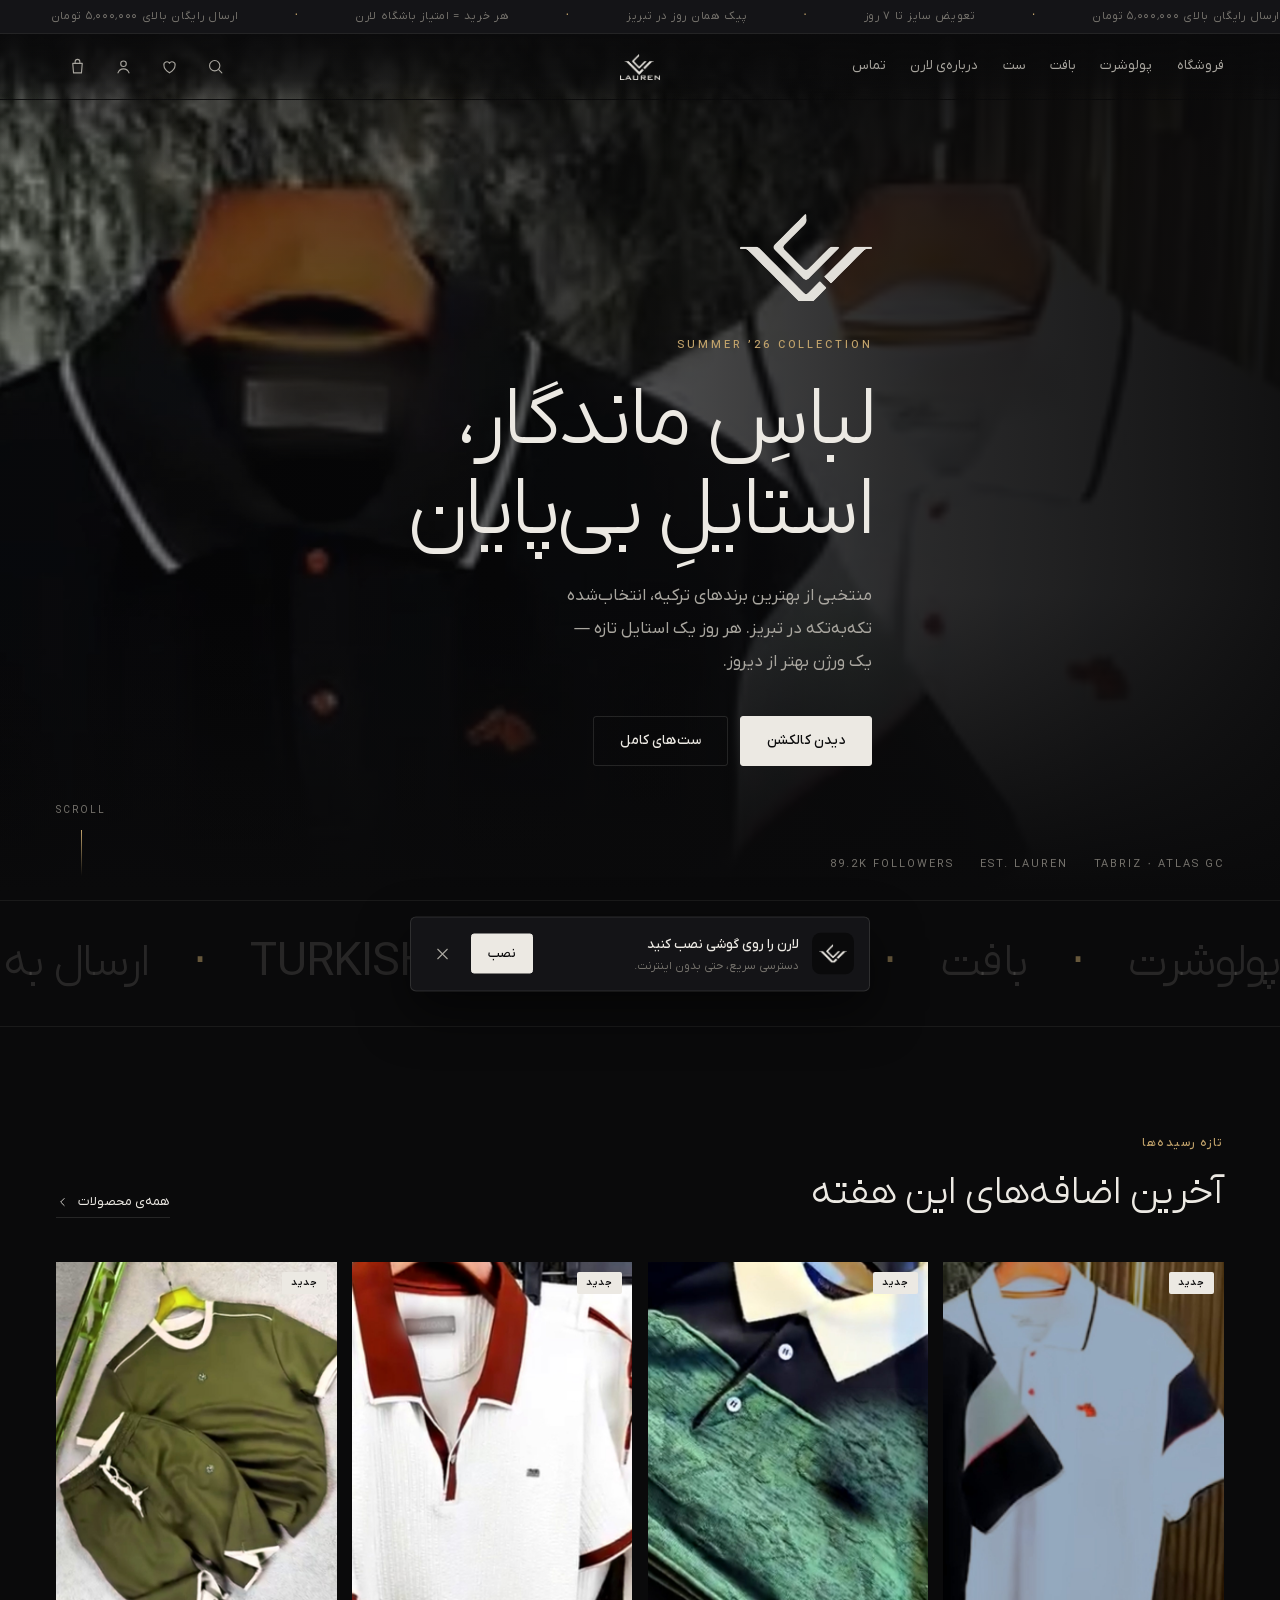
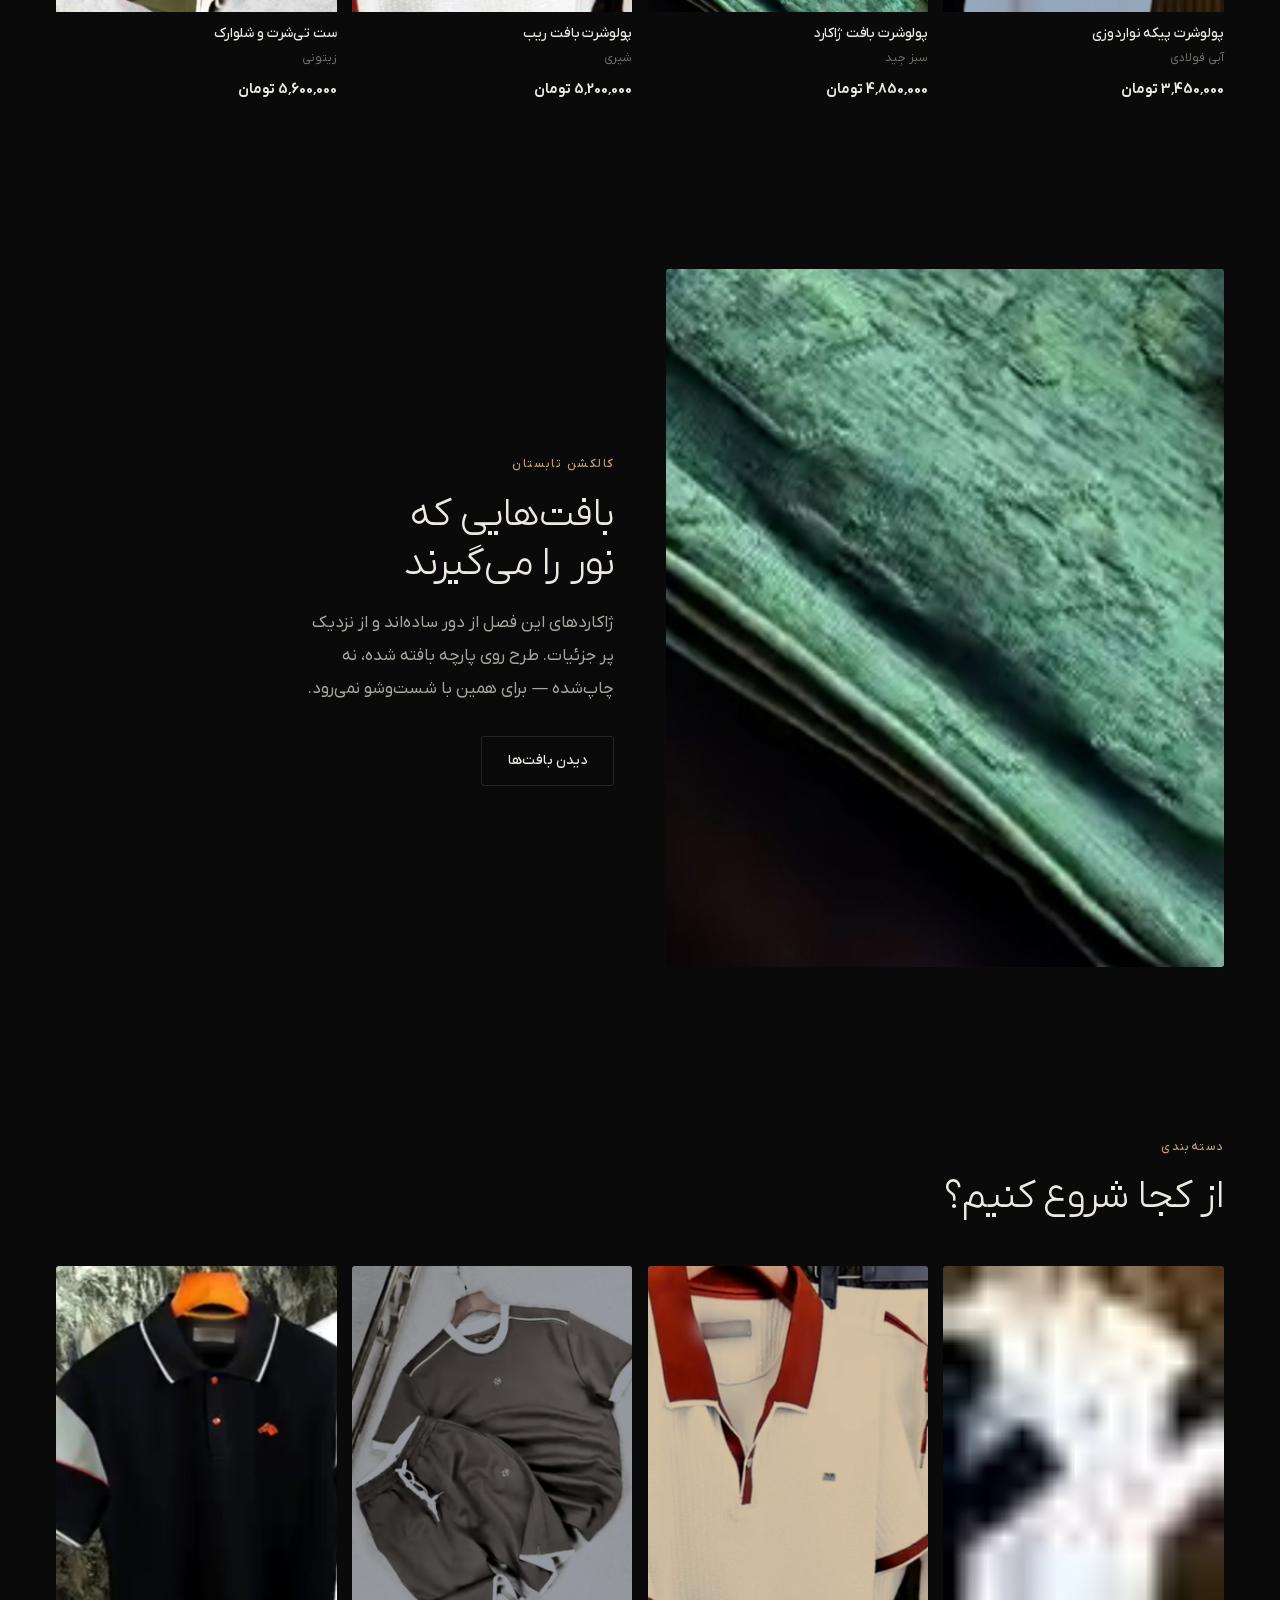
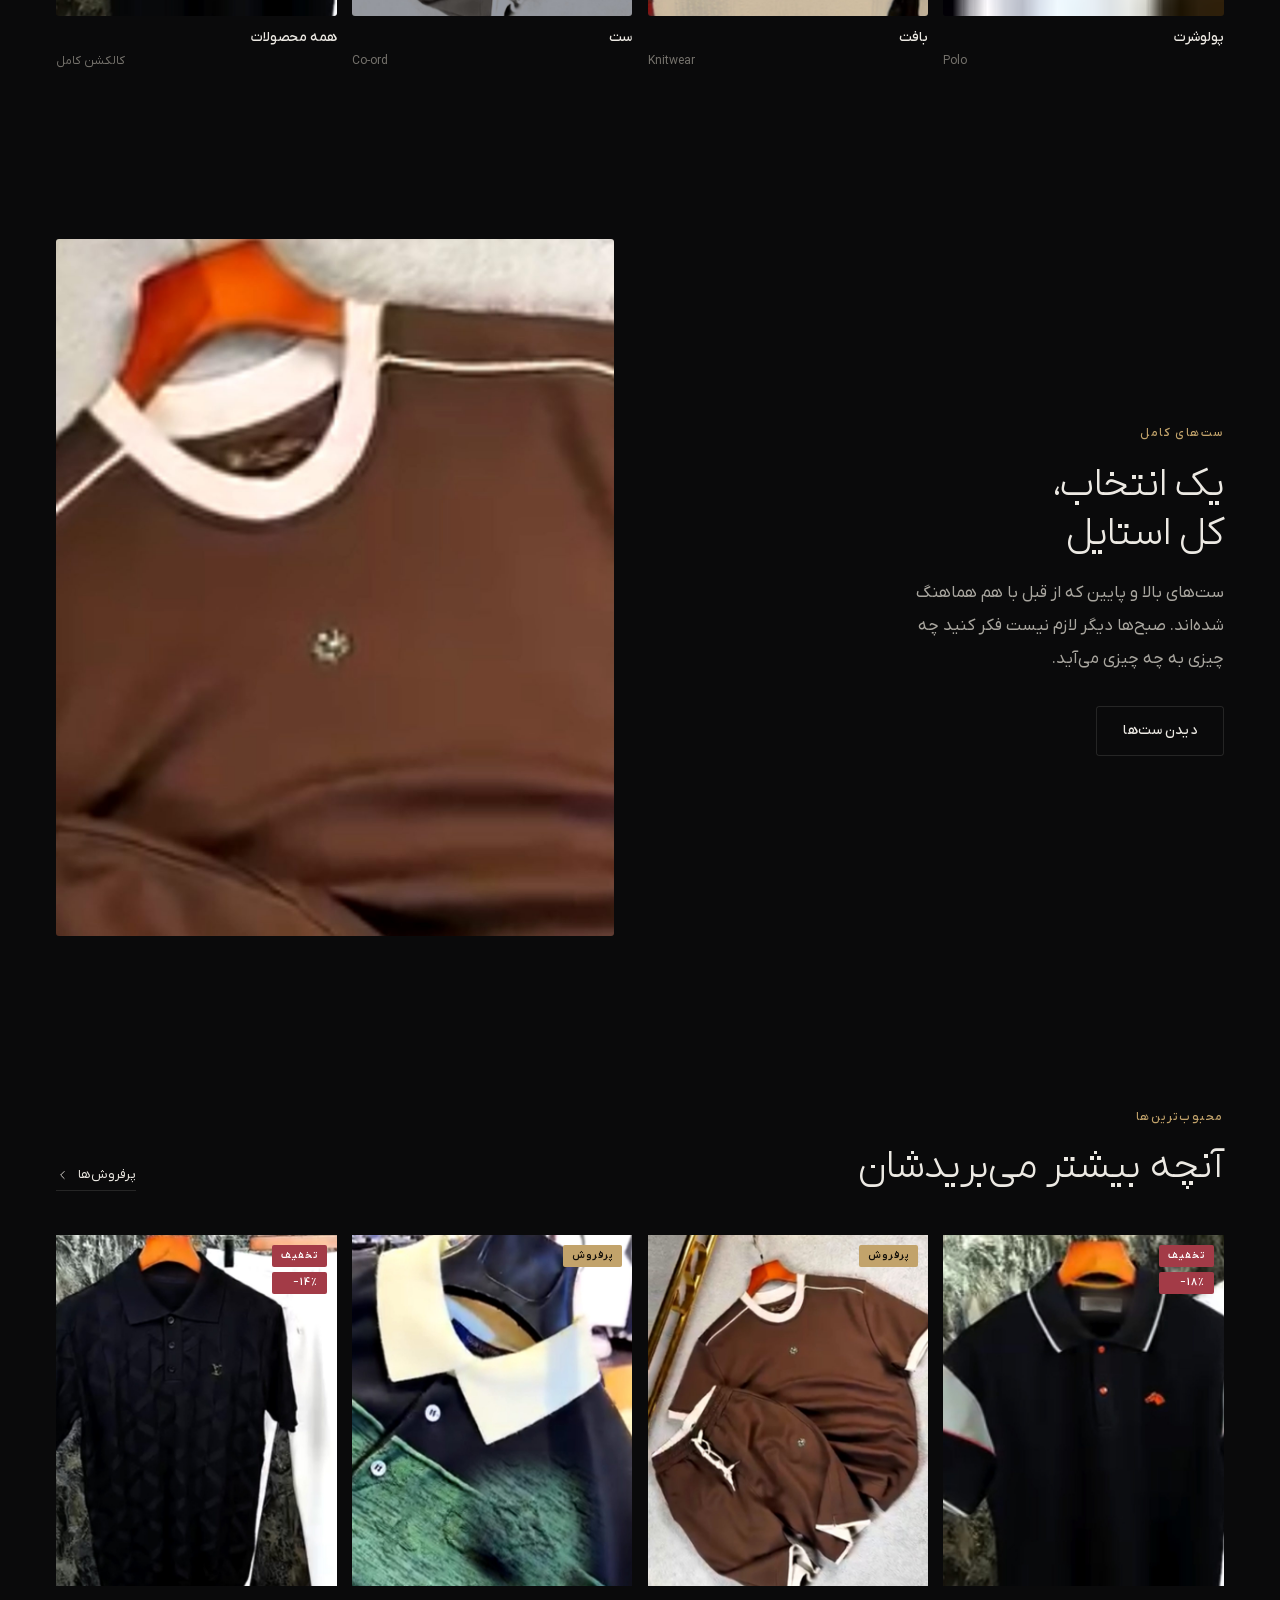
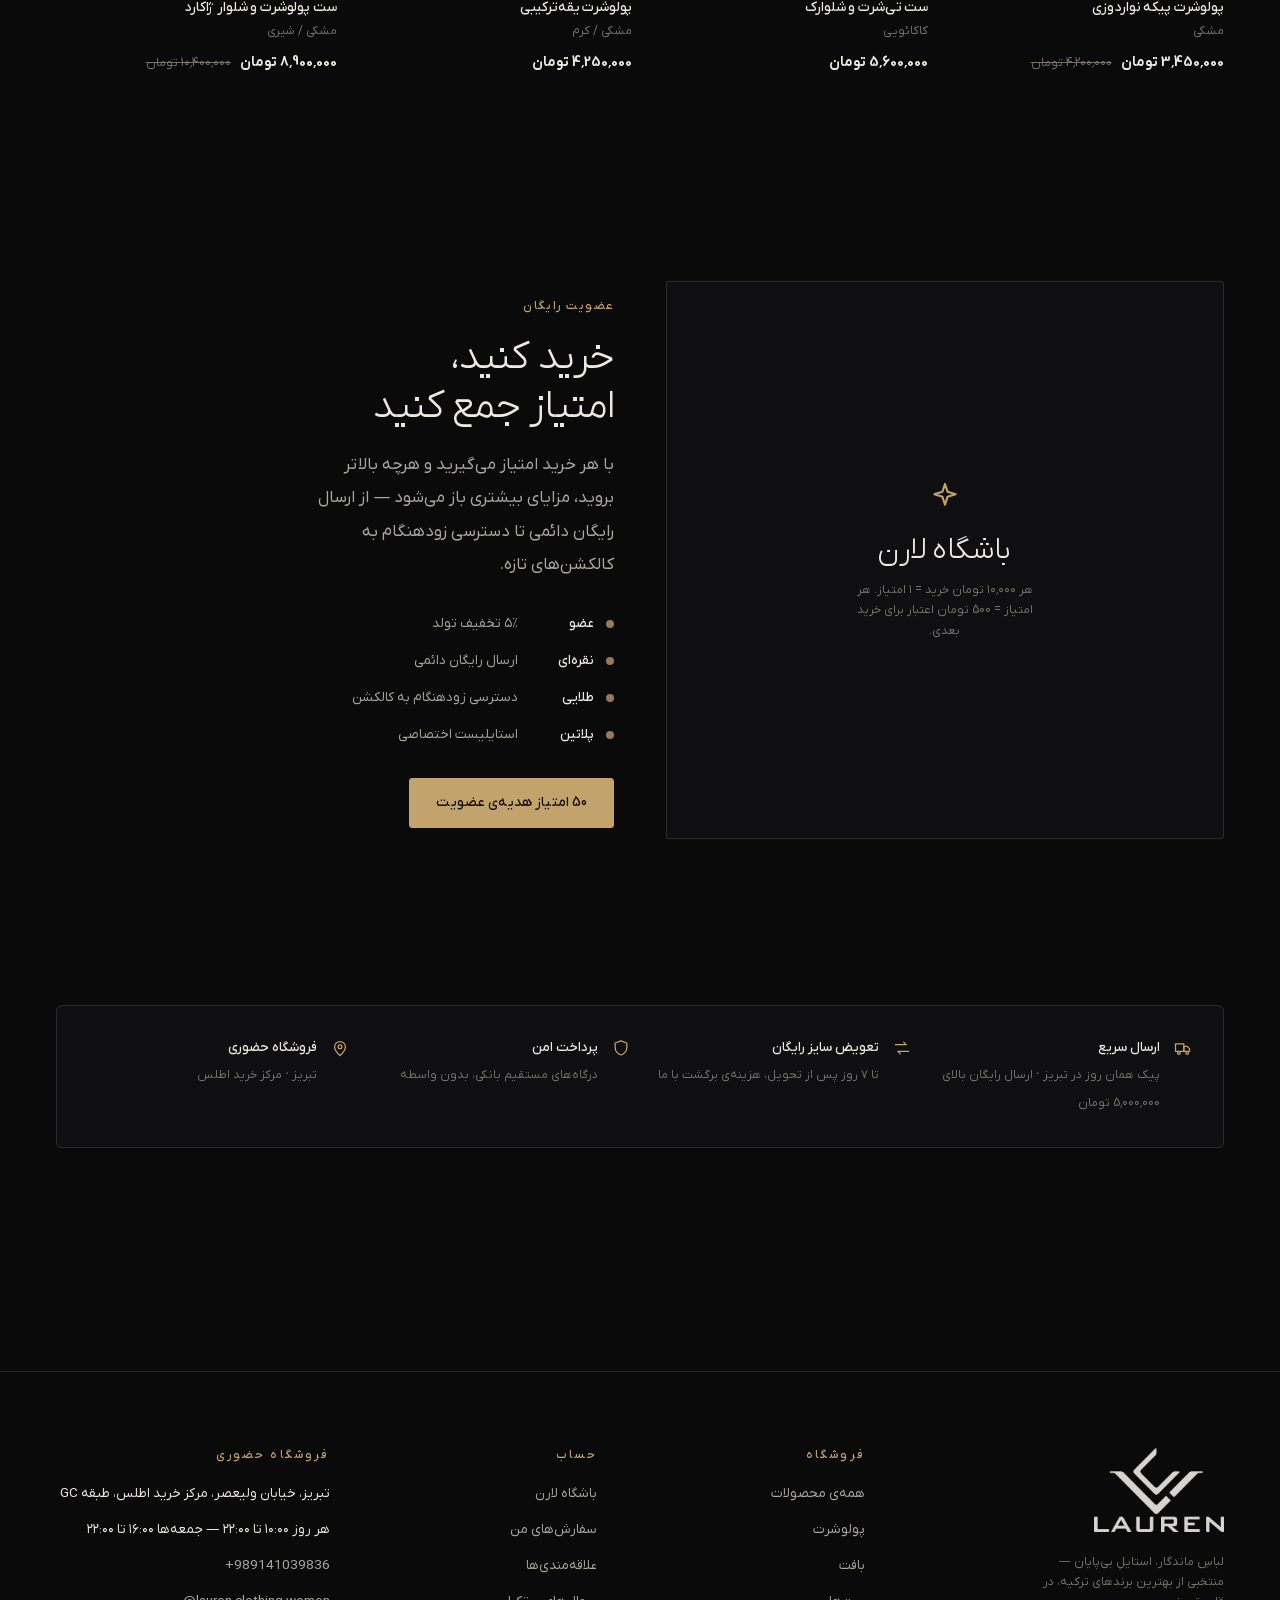
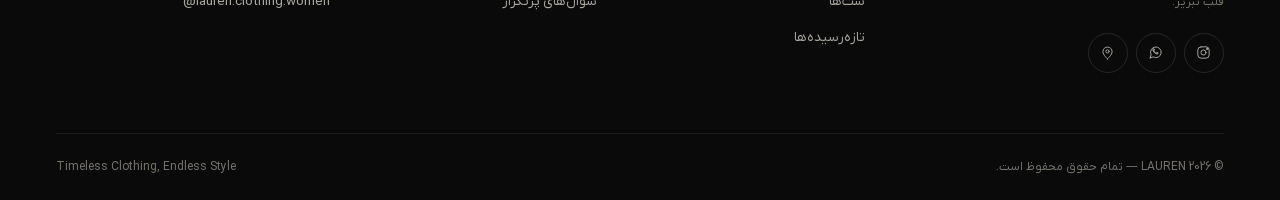
==== index.html @ c573e4c6 "LAUREN storefront preview Persian RTL PWA storefront for Lauren (Tabriz menswear): catalogue with fi" ====
<!doctype html>
<html dir="rtl" lang="fa">
<head>
<meta charset="utf-8">
<meta name="viewport" content="width=device-width, initial-scale=1, viewport-fit=cover">
<title>LAUREN — لباسِ ماندگار، استایلِ بی‌پایان</title>
<meta name="description" content="لارن — فروشگاه پوشاک مردانه در تبریز. منتخبی از بهترین برندهای ترکیه: پولوشرت، بافت و ست‌های کامل. ارسال به سراسر ایران، تعویض سایز رایگان.">

<meta name="theme-color" content="#0a0a0b">
<meta name="color-scheme" content="dark">
<meta name="apple-mobile-web-app-capable" content="yes">
<meta name="apple-mobile-web-app-status-bar-style" content="black-translucent">
<meta name="apple-mobile-web-app-title" content="LAUREN">
<meta name="mobile-web-app-capable" content="yes">

<link rel="manifest" href="manifest.webmanifest">
<link rel="icon" href="assets/icons/icon-48.png" sizes="48x48">
<link rel="icon" href="assets/icons/icon-192.png" sizes="192x192">
<link rel="apple-touch-icon" href="assets/icons/apple-touch-icon.png">

<meta property="og:type" content="website">
<meta property="og:title" content="LAUREN | لارن">
<meta property="og:description" content="لباسِ ماندگار، استایلِ بی‌پایان — پوشاک مردانه، تبریز.">
<meta property="og:image" content="assets/brand/og.jpg">
<meta property="og:locale" content="fa_IR">
<meta name="twitter:card" content="summary_large_image">

<link rel="preload" as="font" type="font/woff2" crossorigin
      href="assets/fonts/IRANYekanXFaNum-Regular.woff2">
<link rel="preload" as="font" type="font/woff2" crossorigin
      href="assets/fonts/IRANYekanXFaNum-Light.woff2">
<link rel="stylesheet" href="css/app.css">

<style>
  /* holds the fold steady until the shell mounts */
  #boot {
    position: fixed; inset: 0; z-index: 300; background: #0a0a0b;
    display: grid; place-items: center;
    transition: opacity .5s ease, visibility .5s;
  }
  #boot img { width: 74px; opacity: .0; animation: bootIn 1.1s ease forwards; }
  @keyframes bootIn { to { opacity: .85; } }
  html.booted #boot { opacity: 0; visibility: hidden; }
</style>
</head>
<body>

<div id="boot"><img src="assets/brand/mark-bone.png" alt="LAUREN"></div>

<main id="view"></main>

<noscript>
  <div style="padding:80px 24px;text-align:center;color:#ece9e3;font-family:sans-serif">
    <h1 style="font-weight:400">LAUREN — لارن</h1>
    <p>برای دیدن فروشگاه، جاوااسکریپت را روشن کنید.</p>
    <p>تبریز، خیابان ولیعصر، مرکز خرید اطلس، طبقه GC</p>
  </div>
</noscript>

<script type="module" src="js/app.js"></script>
</body>
</html>
---- css/app.css ----
/* =========================================================================
   LAUREN — storefront
   Dark editorial menswear. Persian RTL first.
   ========================================================================= */

/* ---------------------------------------------------------------- fonts -- */
@font-face { font-family: 'YekanX'; src: url('../assets/fonts/IRANYekanXFaNum-Light.woff2') format('woff2');    font-weight: 300; font-display: swap; }
@font-face { font-family: 'YekanX'; src: url('../assets/fonts/IRANYekanXFaNum-Regular.woff2') format('woff2');  font-weight: 400; font-display: swap; }
@font-face { font-family: 'YekanX'; src: url('../assets/fonts/IRANYekanXFaNum-Medium.woff2') format('woff2');   font-weight: 500; font-display: swap; }
@font-face { font-family: 'YekanX'; src: url('../assets/fonts/IRANYekanXFaNum-DemiBold.woff2') format('woff2'); font-weight: 600; font-display: swap; }
@font-face { font-family: 'YekanX'; src: url('../assets/fonts/IRANYekanXFaNum-Bold.woff2') format('woff2');     font-weight: 700; font-display: swap; }
@font-face { font-family: 'YekanX'; src: url('../assets/fonts/IRANYekanXFaNum-Black.woff2') format('woff2');    font-weight: 900; font-display: swap; }
/* Latin cut — same family, western numerals, for brand words and codes */
@font-face { font-family: 'YekanLat'; src: url('../assets/fonts/IRANYekanX-Regular.woff2') format('woff2');  font-weight: 400; font-display: swap; }
@font-face { font-family: 'YekanLat'; src: url('../assets/fonts/IRANYekanX-Medium.woff2') format('woff2');   font-weight: 500; font-display: swap; }
@font-face { font-family: 'YekanLat'; src: url('../assets/fonts/IRANYekanX-DemiBold.woff2') format('woff2'); font-weight: 600; font-display: swap; }
@font-face { font-family: 'YekanLat'; src: url('../assets/fonts/IRANYekanX-Bold.woff2') format('woff2');     font-weight: 700; font-display: swap; }

/* ---------------------------------------------------------------- tokens -- */
:root {
  --ink:        #0a0a0b;
  --ink-1:      #0f0f11;
  --ink-2:      #141417;
  --ink-3:      #1c1c20;
  --bone:       #ece9e3;
  --bone-2:     #a9a69f;
  --bone-3:     #75726c;
  --line:       rgba(236, 233, 227, .12);
  --line-soft:  rgba(236, 233, 227, .07);
  --brass:      #c2a36b;
  --brass-2:    #a8894f;
  --brass-lit:  #e0c48c;
  --wine:       #a33b47;
  --ok:         #4f9d76;

  --pad:        clamp(18px, 4.4vw, 60px);
  --maxw:       1520px;
  --r:          3px;
  --r-lg:       6px;

  --ease:       cubic-bezier(.22, .61, .36, 1);
  --ease-out:   cubic-bezier(.16, 1, .3, 1);
  --dur:        .5s;

  --ribbon-h:   34px;
  --header-h:   66px;
  --top-h:      calc(var(--ribbon-h) + var(--header-h));
  --tabbar-h:   calc(58px + env(safe-area-inset-bottom));
}

/* ------------------------------------------------------------------ base -- */
*, *::before, *::after { box-sizing: border-box; }

html {
  background: var(--ink);
  -webkit-text-size-adjust: 100%;
  scroll-behavior: smooth;
}
@media (prefers-reduced-motion: reduce) {
  html { scroll-behavior: auto; }
  *, *::before, *::after {
    animation-duration: .01ms !important;
    transition-duration: .01ms !important;
  }
}

body {
  margin: 0;
  background: var(--ink);
  color: var(--bone);
  font-family: 'YekanX', system-ui, sans-serif;
  font-weight: 400;
  font-size: 15px;
  line-height: 1.85;
  overflow-x: hidden;
  overscroll-behavior-y: none;
  -webkit-font-smoothing: antialiased;
  -moz-osx-font-smoothing: grayscale;
}
body.is-locked { overflow: hidden; }

h1, h2, h3, h4 { margin: 0; font-weight: 500; line-height: 1.3; letter-spacing: -.01em; }
p  { margin: 0; }
ul { margin: 0; padding: 0; list-style: none; }
img, svg { display: block; max-width: 100%; }
button, input, select, textarea { font: inherit; color: inherit; }
button { background: none; border: 0; cursor: pointer; padding: 0; }
a { color: inherit; text-decoration: none; }

:focus-visible {
  outline: 1.5px solid var(--brass);
  outline-offset: 3px;
  border-radius: 2px;
}

::selection { background: var(--brass); color: #101010; }

[hidden] { display: none !important; }

/* Latin runs keep western digits and the Latin cut */
.lat, [dir='ltr'] {
  font-family: 'YekanLat', system-ui, sans-serif;
  direction: ltr;
  unicode-bidi: isolate;
}

.wrap { max-width: var(--maxw); margin-inline: auto; padding-inline: var(--pad); }
.sr {
  position: absolute; width: 1px; height: 1px; overflow: hidden;
  clip: rect(0 0 0 0); clip-path: inset(50%); white-space: nowrap;
}

/* ----------------------------------------------------------- type helpers -- */
.eyebrow {
  font-size: 11px; font-weight: 500; letter-spacing: .26em;
  color: var(--brass); text-transform: uppercase;
}
.eyebrow-fa { font-size: 12px; font-weight: 500; letter-spacing: .12em; color: var(--brass); }

.display {
  font-size: clamp(34px, 7.2vw, 84px);
  font-weight: 300; line-height: 1.08; letter-spacing: -.03em;
}
.h-sec {
  font-size: clamp(24px, 3.6vw, 40px);
  font-weight: 300; line-height: 1.22; letter-spacing: -.02em;
}
.lede { color: var(--bone-2); font-size: clamp(14px, 1.5vw, 17px); line-height: 1.95; }
.dim  { color: var(--bone-2); }
.tiny { font-size: 12px; color: var(--bone-3); line-height: 1.7; }

.rule { height: 1px; background: var(--line); border: 0; margin: 0; }

/* --------------------------------------------------------------- buttons -- */
.btn {
  --bg: var(--bone); --fg: #0c0c0d; --bd: var(--bone);
  display: inline-flex; align-items: center; justify-content: center; gap: 10px;
  min-height: 50px; padding: 0 26px;
  background: var(--bg); color: var(--fg); border: 1px solid var(--bd);
  border-radius: var(--r);
  font-size: 14px; font-weight: 500; letter-spacing: .01em;
  cursor: pointer; user-select: none;
  transition: background .28s var(--ease), color .28s var(--ease),
              border-color .28s var(--ease), transform .18s var(--ease), opacity .2s;
}
.btn:hover  { transform: translateY(-1px); }
.btn:active { transform: translateY(0) scale(.995); }
.btn[disabled] { opacity: .4; pointer-events: none; }

.btn--ghost { --bg: transparent; --fg: var(--bone); --bd: var(--line); }
.btn--ghost:hover { --bd: var(--bone); }
.btn--brass { --bg: var(--brass); --fg: #14100a; --bd: var(--brass); }
.btn--brass:hover { --bg: var(--brass-lit); --bd: var(--brass-lit); }
.btn--block { width: 100%; }
.btn--sm { min-height: 40px; padding: 0 16px; font-size: 13px; }
.btn--lg { min-height: 58px; font-size: 15px; }

.link-u {
  display: inline-flex; align-items: center; gap: 8px;
  font-size: 13px; color: var(--bone);
  border-bottom: 1px solid var(--line); padding-bottom: 3px;
  transition: border-color .3s var(--ease), color .3s var(--ease);
}
.link-u:hover { border-color: var(--brass); color: var(--brass); }
.link-u svg { width: 14px; height: 14px; }

/* ------------------------------------------------------------------ chip -- */
.chip {
  display: inline-flex; align-items: center; gap: 7px;
  height: 36px; padding: 0 16px;
  border: 1px solid var(--line); border-radius: 999px;
  font-size: 13px; color: var(--bone-2); white-space: nowrap;
  transition: all .26s var(--ease);
}
.chip:hover { border-color: var(--bone-3); color: var(--bone); }
.chip[aria-pressed='true'], .chip.is-on {
  background: var(--bone); border-color: var(--bone); color: #0c0c0d;
}

/* ----------------------------------------------------------------- badge -- */
.badge {
  display: inline-block; padding: 4px 9px;
  font-size: 10px; font-weight: 600; letter-spacing: .1em;
  border-radius: 2px; line-height: 1.4;
}
.badge--new  { background: var(--bone); color: #0c0c0d; }
.badge--sale { background: var(--wine); color: #fff; }
.badge--best { background: var(--brass); color: #14100a; }

/* ============================================================== header === */
.topbar { position: fixed; inset-block-start: 0; inset-inline: 0; z-index: 90; }

.hdr {
  position: relative; inset-inline: 0;
  height: var(--header-h);
  display: flex; align-items: center;
  background: linear-gradient(to bottom, rgba(10,10,11,.92), rgba(10,10,11,.55) 70%, transparent);
  backdrop-filter: blur(0px);
  transition: background .4s var(--ease), backdrop-filter .4s var(--ease),
              border-color .4s var(--ease), height .4s var(--ease);
  border-block-end: 1px solid transparent;
}
.hdr.is-stuck {
  background: rgba(10, 10, 11, .82);
  backdrop-filter: saturate(180%) blur(20px);
  -webkit-backdrop-filter: saturate(180%) blur(20px);
  border-block-end-color: var(--line-soft);
}
.hdr__in {
  width: 100%; max-width: var(--maxw); margin-inline: auto;
  padding-inline: var(--pad);
  display: grid; grid-template-columns: 1fr auto 1fr; align-items: center; gap: 12px;
}
.hdr__mark { display: flex; align-items: center; justify-content: center; }
.hdr__mark img { height: 26px; width: auto; opacity: .96; transition: opacity .3s; }
.hdr__mark:hover img { opacity: 1; }

.nav { display: flex; align-items: center; gap: clamp(14px, 1.9vw, 28px); }
.nav a {
  position: relative; font-size: 13.5px; color: var(--bone-2);
  transition: color .3s var(--ease); padding-block: 6px;
}
.nav a::after {
  content: ''; position: absolute; inset-block-end: 0; inset-inline-start: 0;
  width: 100%; height: 1px; background: var(--brass);
  transform: scaleX(0); transform-origin: inline-end;
  transition: transform .38s var(--ease);
}
.nav a:hover, .nav a[aria-current='page'] { color: var(--bone); }
.nav a:hover::after, .nav a[aria-current='page']::after {
  transform: scaleX(1); transform-origin: inline-start;
}

.hdr__act { display: flex; align-items: center; justify-content: flex-end; gap: 4px; }
.iconbtn {
  position: relative; display: grid; place-items: center;
  width: 42px; height: 42px; border-radius: 50%;
  color: var(--bone-2); transition: color .26s, background .26s;
}
.iconbtn:hover { color: var(--bone); background: rgba(236,233,227,.06); }
.iconbtn svg { width: 19px; height: 19px; stroke-width: 1.4; }
.iconbtn__n {
  position: absolute; inset-block-start: 5px; inset-inline-end: 4px;
  min-width: 16px; height: 16px; padding: 0 4px;
  display: grid; place-items: center;
  background: var(--brass); color: #14100a;
  font-size: 10px; font-weight: 700; border-radius: 999px;
  transform: scale(0); transition: transform .34s var(--ease-out);
}
.iconbtn__n.is-on { transform: scale(1); }
.iconbtn__n.pop { animation: pop .45s var(--ease-out); }
@keyframes pop { 0% { transform: scale(1); } 45% { transform: scale(1.45); } 100% { transform: scale(1); } }

.burger { display: none; }

/* announcement ribbon */
.ribbon {
  position: relative; z-index: 1;
  background: var(--ink-2); border-block-end: 1px solid var(--line-soft);
  overflow: hidden; height: var(--ribbon-h); display: flex; align-items: center;
}
.ribbon__track {
  display: flex; gap: 56px; white-space: nowrap;
  animation: slide 34s linear infinite;
  font-size: 11.5px; color: var(--bone-3); letter-spacing: .06em;
}
.ribbon__track span { display: inline-flex; align-items: center; gap: 10px; }
.ribbon__track b { color: var(--brass); font-weight: 500; }
@keyframes slide { to { transform: translateX(50%); } }

/* ============================================================== layout === */
main { min-height: 70vh; padding-block-end: 40px; }
body.has-tabbar main { padding-block-end: calc(var(--tabbar-h) + 24px); }

.sec { padding-block: clamp(56px, 8vw, 120px); }
.sec--tight { padding-block: clamp(36px, 5vw, 72px); }
.sec__head {
  display: flex; align-items: flex-end; justify-content: space-between;
  gap: 24px; margin-block-end: clamp(24px, 3.5vw, 44px); flex-wrap: wrap;
}
.sec__head p { margin-block-start: 10px; max-width: 46ch; }

/* ================================================================ hero === */
.hero {
  position: relative; min-height: 100svh;
  display: grid; align-items: center;
  padding-block: calc(var(--top-h) + 40px) 60px;
  overflow: hidden;
}
.hero__bg { position: absolute; inset: 0; z-index: 0; }
.hero__bg img {
  width: 100%; height: 100%; object-fit: cover; object-position: 50% 42%;
  opacity: .62; filter: saturate(.74) contrast(1.04);
  transform: scale(1.06);
  animation: heroDrift 24s var(--ease) infinite alternate;
}
@keyframes heroDrift { to { transform: scale(1.13) translate3d(1.5%, -1.5%, 0); } }
/* Scrim is written in physical directions: the copy sits on the right because
   the page is RTL, so the heaviest fade is anchored there. */
.hero__bg::after {
  content: ''; position: absolute; inset: 0;
  background:
    linear-gradient(to left, rgba(10,10,11,.95) 0%, rgba(10,10,11,.78) 30%,
                             rgba(10,10,11,.42) 62%, rgba(10,10,11,.22) 100%),
    linear-gradient(to bottom, rgba(10,10,11,.85) 0%, transparent 20%),
    linear-gradient(to top, var(--ink) 1%, transparent 34%);
}
.hero__in { position: relative; z-index: 1; }
.hero__mark { width: clamp(76px, 11vw, 132px); margin-block-end: 30px; opacity: .95; }
.hero h1 { max-width: 15ch; }
.hero__sub { margin-block-start: 22px; max-width: 40ch; }
.hero__cta { display: flex; gap: 12px; margin-block-start: 36px; flex-wrap: wrap; }
.hero__meta {
  position: absolute; inset-block-end: 26px; inset-inline-start: var(--pad);
  display: flex; gap: 26px; align-items: center; z-index: 1;
  font-size: 11px; letter-spacing: .18em; color: var(--bone-3);
}
.scrollcue {
  position: absolute; inset-block-end: 24px; inset-inline-end: var(--pad); z-index: 1;
  display: flex; flex-direction: column; align-items: center; gap: 10px;
  font-size: 10px; letter-spacing: .2em; color: var(--bone-3);
}
.scrollcue i {
  display: block; width: 1px; height: 46px;
  background: linear-gradient(to bottom, var(--brass), transparent);
  animation: cue 2.4s var(--ease) infinite;
}
@keyframes cue { 0%,100% { opacity: .25; transform: scaleY(.5); } 50% { opacity: 1; transform: scaleY(1); } }

/* ============================================================ prod grid == */
.grid {
  display: grid; gap: clamp(12px, 1.6vw, 26px) clamp(10px, 1.2vw, 20px);
  grid-template-columns: repeat(2, 1fr);
}
@media (min-width: 720px)  { .grid { grid-template-columns: repeat(3, 1fr); } }
@media (min-width: 1180px) { .grid { grid-template-columns: repeat(4, 1fr); } }

.card { position: relative; display: block; }
.card__media {
  position: relative; aspect-ratio: 4 / 5; overflow: hidden;
  background: var(--ink-2); border-radius: var(--r);
}
.card__media img {
  width: 100%; height: 100%; object-fit: cover;
  transition: transform 1.1s var(--ease-out), opacity .6s ease;
}
.card__media img.alt {
  position: absolute; inset: 0; opacity: 0;
  transition: opacity .6s var(--ease), transform 1.1s var(--ease-out);
}
.card:hover .card__media img       { transform: scale(1.045); }
.card:hover .card__media img.alt   { opacity: 1; }
.card__badges {
  position: absolute; inset-block-start: 10px; inset-inline-start: 10px;
  display: flex; flex-direction: column; gap: 5px; z-index: 2;
}
.card__fav {
  position: absolute; inset-block-start: 8px; inset-inline-end: 8px; z-index: 2;
  width: 36px; height: 36px; display: grid; place-items: center;
  border-radius: 50%; color: var(--bone);
  background: rgba(12,12,13,.4); backdrop-filter: blur(8px);
  opacity: 0; transform: translateY(-4px);
  transition: opacity .3s var(--ease), transform .3s var(--ease), color .2s;
}
.card:hover .card__fav, .card__fav.is-on, .card__fav:focus-visible { opacity: 1; transform: none; }
.card__fav svg { width: 17px; height: 17px; stroke-width: 1.5; }
.card__fav.is-on { color: var(--brass); }
.card__fav.is-on svg { fill: var(--brass); }

.card__quick {
  position: absolute; inset-block-end: 8px; inset-inline: 8px; z-index: 2;
  height: 42px; display: grid; place-items: center;
  background: rgba(236,233,227,.94); color: #0c0c0d;
  border-radius: var(--r); font-size: 13px; font-weight: 500;
  opacity: 0; transform: translateY(8px);
  transition: opacity .34s var(--ease), transform .34s var(--ease-out);
}
.card:hover .card__quick { opacity: 1; transform: none; }
@media (hover: none) { .card__quick { display: none; } }

.card__body { padding-block-start: 13px; display: grid; gap: 3px; }
.card__title { font-size: 14px; font-weight: 500; }
.card__meta  { font-size: 12px; color: var(--bone-3); }
.card__price { display: flex; align-items: baseline; gap: 9px; margin-block-start: 5px; font-size: 14px; }
.card__was   { font-size: 12px; color: var(--bone-3); text-decoration: line-through; }
.card__dots  { display: flex; gap: 5px; margin-block-start: 7px; }
.card__dots i {
  width: 9px; height: 9px; border-radius: 50%;
  box-shadow: inset 0 0 0 1px rgba(236,233,227,.28);
}

/* blur-up */
.ph { background-size: cover; background-position: center; }
.ph > img { opacity: 0; }
.ph > img.ready { opacity: 1; }

/* ============================================================ editorial == */
.ed {
  display: grid; gap: clamp(24px, 4vw, 64px); align-items: center;
  grid-template-columns: 1fr;
}
@media (min-width: 900px) { .ed { grid-template-columns: 1fr 1fr; } }
.ed--flip > :first-child { order: 2; }
.ed__media { position: relative; aspect-ratio: 4/5; overflow: hidden; border-radius: var(--r); }
.ed__media img { width: 100%; height: 100%; object-fit: cover; }
.ed h2 { white-space: pre-line; }
.ed__body { max-width: 44ch; }
.ed__body p { margin-block: 18px 30px; }

/* marquee band */
.band {
  border-block: 1px solid var(--line-soft);
  padding-block: 20px; overflow: hidden;
}
.band__track {
  display: flex; gap: 44px; white-space: nowrap; align-items: center;
  animation: slide 40s linear infinite;
  font-size: clamp(22px, 3.6vw, 46px); font-weight: 300;
  color: rgba(236,233,227,.13); letter-spacing: -.02em;
}
.band__track b { color: var(--brass); opacity: .5; font-weight: 300; }

/* ================================================================ shop === */
.shopbar {
  position: sticky; inset-block-start: var(--top-h); z-index: 40;
  background: rgba(10,10,11,.9);
  backdrop-filter: saturate(180%) blur(18px);
  -webkit-backdrop-filter: saturate(180%) blur(18px);
  border-block-end: 1px solid var(--line-soft);
  padding-block: 12px;
}
.shopbar__in {
  display: flex; align-items: center; gap: 10px;
  max-width: var(--maxw); margin-inline: auto; padding-inline: var(--pad);
}
.shopbar__cats {
  display: flex; gap: 8px; overflow-x: auto; flex: 1;
  scrollbar-width: none; -ms-overflow-style: none;
  padding-block: 2px; margin-inline-end: 4px;
}
.shopbar__cats::-webkit-scrollbar { display: none; }
.sel {
  height: 36px; padding-inline: 12px 30px;
  background: transparent; border: 1px solid var(--line);
  border-radius: 999px; color: var(--bone-2); font-size: 13px;
  appearance: none; cursor: pointer;
  background-image: url("data:image/svg+xml,%3Csvg xmlns='http://www.w3.org/2000/svg' viewBox='0 0 24 24' fill='none' stroke='%2375726c' stroke-width='1.6'%3E%3Cpath d='M6 9l6 6 6-6'/%3E%3C/svg%3E");
  background-repeat: no-repeat; background-size: 15px;
  background-position: left 9px center;
}
.sel option { background: var(--ink-2); color: var(--bone); }
.shopbar__search {
  width: 100%; height: 44px; padding-inline: 15px;
  background: var(--ink-2); border: 1px solid var(--line);
  border-radius: var(--r); color: var(--bone); font-size: 14px;
}
.shopbar__search:focus { outline: none; border-color: var(--brass); }
.shopbar__search::placeholder { color: var(--bone-3); }

.empty { text-align: center; padding-block: clamp(60px, 12vw, 130px); }
.empty svg { width: 40px; height: 40px; margin-inline: auto; color: var(--bone-3); stroke-width: 1; }
.empty h3 { margin-block: 20px 10px; font-size: 20px; font-weight: 400; }

/* ============================================================= product === */
.pdp { display: grid; gap: clamp(26px, 4vw, 56px); grid-template-columns: 1fr; }
@media (min-width: 940px) { .pdp { grid-template-columns: minmax(0, 1.08fr) minmax(340px, .92fr); align-items: start; } }

.pdp__gal { display: grid; gap: 8px; }
@media (min-width: 620px) and (max-width: 939px) { .pdp__gal { grid-template-columns: 1fr 1fr; } }
.pdp__shot {
  position: relative; aspect-ratio: 4/5; overflow: hidden;
  background: var(--ink-2); border-radius: var(--r); cursor: zoom-in;
}
.pdp__shot img { width: 100%; height: 100%; object-fit: cover; }
@media (min-width: 940px) { .pdp__info { position: sticky; inset-block-start: calc(var(--top-h) + 26px); } }

.crumbs { display: flex; gap: 8px; font-size: 12px; color: var(--bone-3); margin-block-end: 18px; }
.crumbs a:hover { color: var(--bone); }

.pdp h1 { font-size: clamp(24px, 3vw, 34px); font-weight: 300; letter-spacing: -.02em; }
.pdp__latin { font-size: 12px; letter-spacing: .2em; color: var(--brass); margin-block-end: 12px; }
.pdp__price { display: flex; align-items: baseline; gap: 12px; margin-block: 20px 4px; }
.pdp__price b { font-size: 24px; font-weight: 500; }
.pdp__price s { color: var(--bone-3); font-size: 15px; }
.pdp__off {
  background: var(--wine); color: #fff; font-size: 11px;
  padding: 3px 8px; border-radius: 2px; font-weight: 600;
}

.opt { margin-block-start: 28px; }
.opt__head {
  display: flex; align-items: baseline; justify-content: space-between;
  margin-block-end: 12px; font-size: 13px;
}
.opt__head b { font-weight: 500; }
.opt__head span { color: var(--bone-3); }

.swatches { display: flex; gap: 10px; flex-wrap: wrap; }
.sw {
  position: relative; width: 40px; height: 40px; border-radius: 50%;
  box-shadow: inset 0 0 0 1px rgba(236,233,227,.22);
  transition: transform .26s var(--ease), box-shadow .26s var(--ease);
}
.sw:hover { transform: scale(1.06); }
.sw[aria-current='true'] { box-shadow: inset 0 0 0 1px rgba(236,233,227,.3), 0 0 0 1.5px var(--brass); }

.sizes { display: flex; gap: 8px; flex-wrap: wrap; }
.size {
  min-width: 54px; height: 46px; padding-inline: 12px;
  display: grid; place-items: center;
  border: 1px solid var(--line); border-radius: var(--r);
  font-family: 'YekanLat', sans-serif; font-size: 13px; letter-spacing: .06em;
  color: var(--bone-2); transition: all .24s var(--ease);
}
.size:hover { border-color: var(--bone-3); color: var(--bone); }
.size[aria-pressed='true'] { background: var(--bone); border-color: var(--bone); color: #0c0c0d; }
.size { position: relative; }
.size.is-low::after {
  content: ''; position: absolute; inset-block-start: 6px; inset-inline-end: 6px;
  width: 5px; height: 5px; border-radius: 50%; background: var(--brass);
}

.pdp__buy { display: grid; gap: 10px; margin-block-start: 30px; }
.pdp__buy .row { display: grid; grid-template-columns: 1fr auto; gap: 10px; }

.acc { border-block-start: 1px solid var(--line); margin-block-start: 34px; }
.acc__item { border-block-end: 1px solid var(--line); }
.acc__btn {
  width: 100%; display: flex; align-items: center; justify-content: space-between;
  padding-block: 17px; font-size: 14px; text-align: start; gap: 16px;
}
.acc__btn svg { width: 15px; height: 15px; flex: none; transition: transform .34s var(--ease); color: var(--bone-3); }
.acc__item.is-open .acc__btn svg { transform: rotate(180deg); }
.acc__body {
  display: grid; grid-template-rows: 0fr;
  transition: grid-template-rows .42s var(--ease-out);
}
.acc__item.is-open .acc__body { grid-template-rows: 1fr; }
.acc__body > div { overflow: hidden; }
.acc__body p, .acc__body ul { padding-block-end: 18px; color: var(--bone-2); font-size: 13.5px; }
.acc__body li { display: flex; gap: 9px; padding-block: 3px; }
.acc__body li::before { content: '—'; color: var(--brass); flex: none; }

.trust { display: grid; gap: 14px; margin-block-start: 26px; }
.trust div { display: flex; gap: 12px; align-items: flex-start; font-size: 12.5px; color: var(--bone-2); }
.trust svg { width: 17px; height: 17px; flex: none; color: var(--brass); stroke-width: 1.4; margin-block-start: 3px; }

/* table */
.tbl { width: 100%; border-collapse: collapse; font-size: 13px; }
.tbl th, .tbl td { padding: 11px 8px; text-align: start; border-block-end: 1px solid var(--line-soft); }
.tbl th { color: var(--brass); font-weight: 500; font-size: 12px; }
.tbl td { color: var(--bone-2); }
.tbl tr:last-child td { border: 0; }

/* ================================================================= bag === */
.drawer {
  position: fixed; inset-block: 0; inset-inline-end: 0; z-index: 120;
  width: min(440px, 100vw); display: flex; flex-direction: column;
  background: var(--ink-1); border-inline-start: 1px solid var(--line);
  transform: translateX(var(--off, 100%));
  transition: transform .52s var(--ease-out);
}
[dir='rtl'] .drawer { --off: -100%; }
.drawer.is-open { transform: none; }
.scrim {
  position: fixed; inset: 0; z-index: 110;
  background: rgba(6,6,7,.68); backdrop-filter: blur(3px);
  opacity: 0; pointer-events: none; transition: opacity .45s var(--ease);
}
.scrim.is-open { opacity: 1; pointer-events: auto; }

.drawer__hd {
  display: flex; align-items: center; justify-content: space-between;
  padding: 20px var(--pad); border-block-end: 1px solid var(--line); flex: none;
}
.drawer__hd h2 { font-size: 15px; font-weight: 500; letter-spacing: .04em; }
.drawer__body { flex: 1; overflow-y: auto; padding: 6px var(--pad) 20px; }
.drawer__ft {
  flex: none; padding: 18px var(--pad) calc(18px + env(safe-area-inset-bottom));
  border-block-start: 1px solid var(--line); background: var(--ink-2);
}

.line { display: grid; grid-template-columns: 78px 1fr; gap: 14px; padding-block: 18px; border-block-end: 1px solid var(--line-soft); }
.line:last-child { border: 0; }
.line__img { aspect-ratio: 4/5; border-radius: 2px; overflow: hidden; background: var(--ink-3); }
.line__img img { width: 100%; height: 100%; object-fit: cover; }
.line__t { font-size: 13.5px; }
.line__m { font-size: 12px; color: var(--bone-3); margin-block-start: 2px; }
.line__r { display: flex; align-items: center; justify-content: space-between; margin-block-start: 10px; gap: 10px; }

.qty { display: inline-flex; align-items: center; border: 1px solid var(--line); border-radius: 999px; height: 32px; }
.qty button { width: 32px; height: 32px; display: grid; place-items: center; color: var(--bone-2); transition: color .2s; }
.qty button:hover { color: var(--bone); }
.qty span { min-width: 24px; text-align: center; font-size: 13px; }

.sums { display: grid; gap: 9px; margin-block-end: 16px; font-size: 13px; }
.sums div { display: flex; justify-content: space-between; color: var(--bone-2); }
.sums .tot { color: var(--bone); font-size: 16px; padding-block-start: 11px; border-block-start: 1px solid var(--line); }
.sums .tot b { font-weight: 500; }
.sums .save { color: var(--brass); }

/* ============================================================ checkout === */
.flow { display: grid; gap: clamp(24px, 3vw, 48px); grid-template-columns: 1fr; align-items: start; }
@media (min-width: 900px) { .flow { grid-template-columns: minmax(0,1.35fr) minmax(300px,.65fr); } }

.steps { display: flex; gap: 10px; align-items: center; margin-block-end: 34px; font-size: 12px; color: var(--bone-3); flex-wrap: wrap; }
.steps i { width: 22px; height: 1px; background: var(--line); }
.steps b { font-weight: 400; }
.steps .on { color: var(--brass); }
.steps .done { color: var(--bone-2); }

.panel { background: var(--ink-1); border: 1px solid var(--line); border-radius: var(--r-lg); padding: clamp(18px, 2.6vw, 30px); }
.panel + .panel { margin-block-start: 16px; }
.panel h3 { font-size: 15px; font-weight: 500; margin-block-end: 20px; }

.fields { display: grid; gap: 14px; grid-template-columns: 1fr; }
@media (min-width: 620px) { .fields--2 { grid-template-columns: 1fr 1fr; } }
.field { display: grid; gap: 7px; }
.field label { font-size: 12px; color: var(--bone-2); }
.field input, .field textarea, .field select {
  height: 50px; padding-inline: 15px;
  background: var(--ink-2); border: 1px solid var(--line);
  border-radius: var(--r); color: var(--bone); font-size: 14px;
  transition: border-color .26s var(--ease), background .26s;
}
.field textarea { height: auto; min-height: 92px; padding-block: 13px; resize: vertical; line-height: 1.8; }
.field input:focus, .field textarea:focus, .field select:focus {
  outline: none; border-color: var(--brass); background: var(--ink-3);
}
.field input::placeholder, .field textarea::placeholder { color: var(--bone-3); }
.field.bad input, .field.bad textarea, .field.bad select { border-color: var(--wine); }
.field .err { font-size: 11.5px; color: var(--wine); min-height: 0; }
.field--wide { grid-column: 1 / -1; }

.pick { display: grid; gap: 10px; }
.pickitem {
  display: flex; align-items: center; gap: 14px;
  padding: 15px 17px; border: 1px solid var(--line);
  border-radius: var(--r); cursor: pointer;
  transition: border-color .26s var(--ease), background .26s var(--ease);
}
.pickitem:hover { border-color: var(--bone-3); }
.pickitem.is-on { border-color: var(--brass); background: rgba(194,163,107,.05); }
.pickitem input { position: absolute; opacity: 0; pointer-events: none; }
.pickitem__dot {
  width: 17px; height: 17px; border-radius: 50%; flex: none;
  border: 1px solid var(--bone-3); display: grid; place-items: center;
  transition: border-color .2s;
}
.pickitem.is-on .pickitem__dot { border-color: var(--brass); }
.pickitem__dot::after {
  content: ''; width: 8px; height: 8px; border-radius: 50%;
  background: var(--brass); transform: scale(0); transition: transform .26s var(--ease-out);
}
.pickitem.is-on .pickitem__dot::after { transform: scale(1); }
.pickitem__t { flex: 1; font-size: 14px; }
.pickitem__s { font-size: 12px; color: var(--bone-3); margin-block-start: 2px; }
.pickitem__p { font-size: 13px; color: var(--bone-2); white-space: nowrap; }

.summary { position: sticky; inset-block-start: calc(var(--top-h) + 20px); }
.minilines { display: grid; gap: 12px; max-height: 260px; overflow-y: auto; margin-block-end: 18px; }
.miniline { display: grid; grid-template-columns: 46px 1fr auto; gap: 11px; align-items: center; font-size: 12.5px; }
.miniline img { width: 46px; aspect-ratio: 4/5; object-fit: cover; border-radius: 2px; }
.miniline span { color: var(--bone-3); font-size: 11.5px; }

.coupon { display: grid; grid-template-columns: 1fr auto; gap: 8px; margin-block-end: 16px; }
.coupon input { height: 44px; }

/* ============================================================= gateway === */
.gate { min-height: 100svh; display: grid; place-items: center; padding: 22px; background: #101215; }
.gate__card {
  width: min(520px, 100%); background: #fbfbfa; color: #16181c;
  border-radius: 10px; overflow: hidden; box-shadow: 0 30px 90px rgba(0,0,0,.6);
}
.gate__top {
  background: #16181c; color: #f3f2ef; padding: 16px 20px;
  display: flex; align-items: center; justify-content: space-between; gap: 12px;
}
.gate__bank { display: flex; align-items: center; gap: 11px; font-size: 14px; }
.gate__bank i { width: 30px; height: 30px; border-radius: 6px; background: var(--brass); display: grid; place-items: center; color: #16181c; font-weight: 700; font-size: 13px; }
.gate__timer { font-size: 12px; opacity: .75; }
.gate__warn {
  background: #fff4d6; color: #6b4e07; padding: 11px 20px;
  font-size: 12px; line-height: 1.75; border-block-end: 1px solid #f0e3bd;
  display: flex; gap: 9px; align-items: flex-start;
}
.gate__warn svg { width: 15px; height: 15px; flex: none; margin-block-start: 3px; }
.gate__body { padding: 20px; display: grid; gap: 14px; }
/* Grid children default to min-width:auto, so a long button label would push
   the track past the card and get sliced off by the card's overflow:hidden. */
.gate__body > *, .gate__grid > *, .gate__btns > *, .gate__otp > * { min-width: 0; }
.gate__row { display: flex; justify-content: space-between; font-size: 13px; color: #4b5058; }
.gate__row b { color: #16181c; font-weight: 600; }
.gate__f { display: grid; gap: 6px; }
.gate__f label { font-size: 12px; color: #5b616a; }
.gate__f input {
  height: 48px; padding-inline: 13px; border: 1px solid #d9dade;
  border-radius: 6px; background: #fff; color: #16181c;
  font-family: 'YekanLat', sans-serif; letter-spacing: .12em; font-size: 15px;
}
.gate__f input:focus { outline: none; border-color: #16181c; }
.gate__grid { display: grid; grid-template-columns: 1fr 1fr; gap: 12px; }
.gate__otp  { display: grid; grid-template-columns: 1fr auto; gap: 8px; }
.gate__btns { display: grid; grid-template-columns: 1fr auto; gap: 10px; padding-block-start: 4px; }
.gate__pay {
  height: 52px; background: #16181c; color: #fbfbfa; border-radius: 6px;
  font-size: 15px; font-weight: 500; display: grid; place-items: center;
  padding-inline: 10px; text-align: center;
}
.gate__pay:disabled { opacity: .45; }
.gate__cancel {
  height: 52px; padding-inline: 18px; border: 1px solid #d9dade;
  border-radius: 6px; color: #5b616a; font-size: 14px; white-space: nowrap;
}
@media (max-width: 460px) {
  .gate { padding: 12px; }
  .gate__body { padding: 16px; }
  .gate__f input { letter-spacing: .06em; font-size: 14px; }
  .gate__btns { grid-template-columns: 1fr; }
  .gate__pay { font-size: 14px; }
}

/* The gateway stands in for a bank's own site — the shop chrome has no
   business on it, and it was covering the card besides. */
body.on-gateway .topbar,
body.on-gateway .tabbar,
body.on-gateway .a2hs,
body.on-gateway .ft { display: none; }
body.on-gateway main { padding-block-end: 0; }

/* ============================================================= account === */
.acct { display: grid; gap: clamp(22px, 3vw, 44px); grid-template-columns: 1fr; align-items: start; }
@media (min-width: 900px) { .acct { grid-template-columns: 260px minmax(0,1fr); } }
.acct__nav { display: grid; gap: 2px; }
.acct__nav button {
  display: flex; align-items: center; gap: 12px;
  padding: 13px 15px; border-radius: var(--r); text-align: start;
  font-size: 14px; color: var(--bone-2); transition: background .24s, color .24s;
}
.acct__nav button svg { width: 17px; height: 17px; stroke-width: 1.4; }
.acct__nav button:hover { background: var(--ink-2); color: var(--bone); }
.acct__nav button.is-on { background: var(--ink-2); color: var(--bone); }
.acct__nav button.is-on svg { color: var(--brass); }

.tierwrap { display: grid; gap: 26px; grid-template-columns: 1fr; align-items: center; }
@media (min-width: 640px) { .tierwrap { grid-template-columns: auto 1fr; } }
.ring { position: relative; width: 138px; height: 138px; }
.ring svg { transform: rotate(-90deg); }
.ring circle { fill: none; stroke-width: 6; stroke-linecap: round; }
.ring .bg { stroke: var(--ink-3); }
.ring .fg { stroke: var(--brass); transition: stroke-dashoffset 1.2s var(--ease-out); }
.ring__c {
  position: absolute; inset: 0; display: grid; place-content: center; text-align: center; gap: 2px;
}
.ring__c b { font-size: 30px; font-weight: 300; line-height: 1; }
.ring__c span { font-size: 11px; color: var(--bone-3); }

.stat { display: grid; gap: 4px; }
.stat b { font-size: 22px; font-weight: 300; }
.stat span { font-size: 12px; color: var(--bone-3); }
.stats { display: grid; grid-template-columns: repeat(auto-fit, minmax(120px, 1fr)); gap: 20px; }

.tierbar { margin-block-start: 20px; }
.tierbar__track { height: 3px; background: var(--ink-3); border-radius: 999px; overflow: hidden; }
.tierbar__fill { height: 100%; background: linear-gradient(90deg, var(--brass), var(--brass-lit)); transition: width 1.1s var(--ease-out); }
.tierbar__marks { display: flex; justify-content: space-between; margin-block-start: 10px; font-size: 11px; color: var(--bone-3); }
.tierbar__marks b { font-weight: 400; }
.tierbar__marks .on { color: var(--brass); }

.order { border: 1px solid var(--line); border-radius: var(--r-lg); padding: 18px; }
.order + .order { margin-block-start: 12px; }
.order__hd { display: flex; justify-content: space-between; align-items: flex-start; gap: 14px; flex-wrap: wrap; }
.order__id { font-family: 'YekanLat', sans-serif; font-size: 13px; letter-spacing: .08em; }
.order__st { font-size: 11px; padding: 4px 10px; border-radius: 999px; border: 1px solid var(--line); color: var(--bone-2); }
.order__st.ok { border-color: rgba(79,157,118,.4); color: var(--ok); }
.order__thumbs { display: flex; gap: 6px; margin-block-start: 14px; flex-wrap: wrap; }
.order__thumbs img { width: 44px; aspect-ratio: 4/5; object-fit: cover; border-radius: 2px; }

/* ================================================================ misc === */
.toast {
  position: fixed; inset-block-end: calc(20px + env(safe-area-inset-bottom));
  inset-inline: 0; z-index: 200;
  display: grid; justify-items: center; gap: 8px; pointer-events: none; padding-inline: 16px;
}

.toast__i {
  display: flex; align-items: center; gap: 11px;
  padding: 13px 20px; background: var(--bone); color: #0c0c0d;
  border-radius: 999px; font-size: 13.5px; font-weight: 500;
  box-shadow: 0 16px 40px rgba(0,0,0,.5);
  animation: toastIn .48s var(--ease-out) both;
  max-width: min(92vw, 460px);
}
.toast__i svg { width: 16px; height: 16px; flex: none; }
.toast__i.out { animation: toastOut .34s var(--ease) both; }
@keyframes toastIn  { from { opacity: 0; transform: translateY(14px) scale(.96); } }
@keyframes toastOut { to   { opacity: 0; transform: translateY(8px) scale(.98); } }

.tabbar {
  position: fixed; inset-block-end: 0; inset-inline: 0; z-index: 95;
  height: var(--tabbar-h);
  padding-block-end: env(safe-area-inset-bottom);
  display: none; grid-template-columns: repeat(4, 1fr);
  background: rgba(10,10,11,.9);
  backdrop-filter: saturate(180%) blur(20px);
  -webkit-backdrop-filter: saturate(180%) blur(20px);
  border-block-start: 1px solid var(--line-soft);
}
.tabbar a {
  display: grid; place-items: center; gap: 3px;
  font-size: 10px; color: var(--bone-3); position: relative;
  transition: color .24s;
}
.tabbar a svg { width: 20px; height: 20px; stroke-width: 1.45; }
.tabbar a[aria-current='page'] { color: var(--bone); }
.tabbar a[aria-current='page'] svg { color: var(--brass); }
.tabbar__n {
  position: absolute; inset-block-start: 4px;
  margin-inline-start: 22px;
  min-width: 15px; height: 15px; padding: 0 4px;
  display: grid; place-items: center; background: var(--brass); color: #14100a;
  font-size: 9px; font-weight: 700; border-radius: 999px;
}

/* mobile menu */
.mmenu {
  position: fixed; inset: 0; z-index: 130; background: var(--ink);
  display: grid; align-content: center; padding: var(--pad);
  opacity: 0; pointer-events: none; transition: opacity .4s var(--ease);
}
.mmenu.is-open { opacity: 1; pointer-events: auto; }
.mmenu nav { display: grid; gap: 4px; }
.mmenu nav a {
  font-size: clamp(28px, 8vw, 44px); font-weight: 300; letter-spacing: -.02em;
  padding-block: 8px; opacity: 0; transform: translateY(14px);
}
.mmenu.is-open nav a { animation: mIn .55s var(--ease-out) forwards; }
@keyframes mIn { to { opacity: 1; transform: none; } }
.mmenu__close { position: absolute; inset-block-start: 14px; inset-inline-end: var(--pad); }
.mmenu__ft { margin-block-start: 40px; display: grid; gap: 8px; font-size: 13px; color: var(--bone-3); }

/* lightbox */
.lightbox {
  position: fixed; inset: 0; z-index: 150; background: rgba(6,6,7,.94);
  display: grid; place-items: center; padding: 20px;
  opacity: 0; pointer-events: none; transition: opacity .4s var(--ease);
}
.lightbox.is-open { opacity: 1; pointer-events: auto; }
.lightbox img { max-width: min(100%, 780px); max-height: 88vh; object-fit: contain; border-radius: var(--r); }
.lightbox button { position: absolute; inset-block-start: 18px; inset-inline-end: 18px; color: var(--bone); }

/* footer */
.ft { border-block-start: 1px solid var(--line); padding-block: clamp(44px, 6vw, 84px) 0; margin-block-start: clamp(40px, 6vw, 90px); }
.ft__grid { display: grid; gap: 40px; grid-template-columns: 1fr; }
@media (min-width: 780px) { .ft__grid { grid-template-columns: 1.4fr 1fr 1fr 1.2fr; } }
.ft h4 { font-size: 12px; letter-spacing: .18em; color: var(--brass); margin-block-end: 18px; font-weight: 500; }
.ft ul { display: grid; gap: 11px; font-size: 13.5px; }
.ft ul a { color: var(--bone-2); transition: color .24s; }
.ft ul a:hover { color: var(--bone); }
.ft__logo { width: 130px; margin-block-end: 20px; opacity: .9; }
.ft__bot {
  display: flex; justify-content: space-between; gap: 16px; flex-wrap: wrap;
  padding-block: 22px; margin-block-start: clamp(34px, 5vw, 60px);
  border-block-start: 1px solid var(--line-soft); font-size: 12px; color: var(--bone-3);
}
.socials { display: flex; gap: 8px; margin-block-start: 20px; }
.socials a {
  width: 40px; height: 40px; display: grid; place-items: center;
  border: 1px solid var(--line); border-radius: 50%; color: var(--bone-2);
  transition: all .26s var(--ease);
}
.socials a:hover { border-color: var(--brass); color: var(--brass); transform: translateY(-2px); }
.socials svg { width: 17px; height: 17px; stroke-width: 1.4; }

/* install prompt */
.a2hs {
  position: fixed; inset-inline: 14px; inset-block-end: calc(14px + env(safe-area-inset-bottom));
  z-index: 100; max-width: 460px; margin-inline: auto;
  background: var(--ink-2); border: 1px solid var(--line); border-radius: var(--r-lg);
  padding: 15px; display: flex; gap: 13px; align-items: center;
  box-shadow: 0 20px 50px rgba(0,0,0,.55);
  transform: translateY(140%); transition: transform .6s var(--ease-out);
}

.a2hs.is-on { transform: none; }
.a2hs img { width: 42px; height: 42px; border-radius: 9px; flex: none; }
.a2hs b { font-size: 13.5px; font-weight: 500; display: block; }
.a2hs p { font-size: 11.5px; color: var(--bone-3); line-height: 1.6; }


/* reveal on scroll */
.rv { opacity: 0; transform: translateY(22px); }
.rv.in { opacity: 1; transform: none; transition: opacity .8s var(--ease-out), transform .8s var(--ease-out); }
.rv-d1.in { transition-delay: .07s; }
.rv-d2.in { transition-delay: .14s; }
.rv-d3.in { transition-delay: .21s; }
.rv-d4.in { transition-delay: .28s; }

/* skeleton */
.skel { background: linear-gradient(100deg, var(--ink-2) 30%, var(--ink-3) 50%, var(--ink-2) 70%); background-size: 220% 100%; animation: shim 1.4s infinite; }
@keyframes shim { to { background-position: -120% 0; } }

/* ----------------------------------------------------------- responsive -- */
@media (max-width: 900px) {
  body.has-tabbar .a2hs  { inset-block-end: calc(var(--tabbar-h) + 10px); }
  body.has-tabbar .toast { inset-block-end: calc(var(--tabbar-h) + 12px); }
  .nav { display: none; }
  .burger { display: grid; }
  .tabbar { display: grid; }
  .hero__meta { display: none; }
  .scrollcue { display: none; }
}
@media (min-width: 901px) { .mmenu { display: none; } }
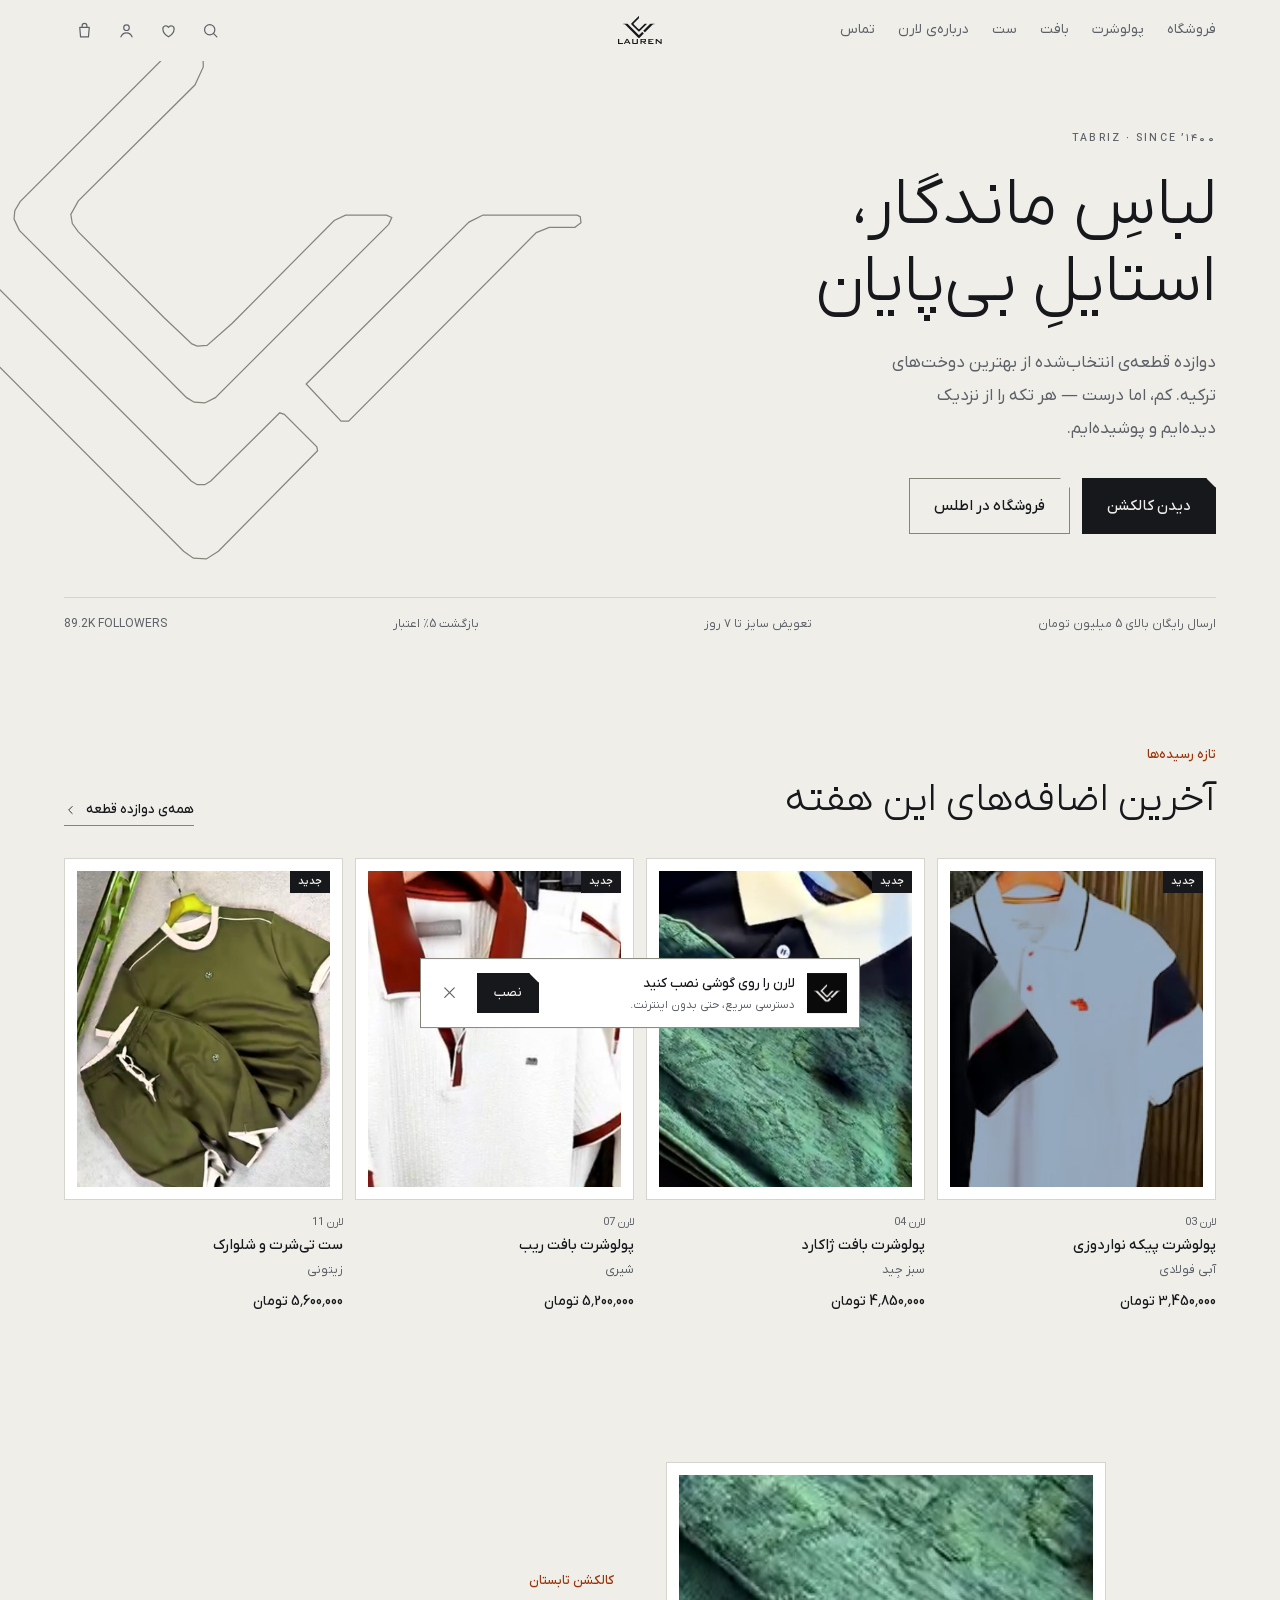
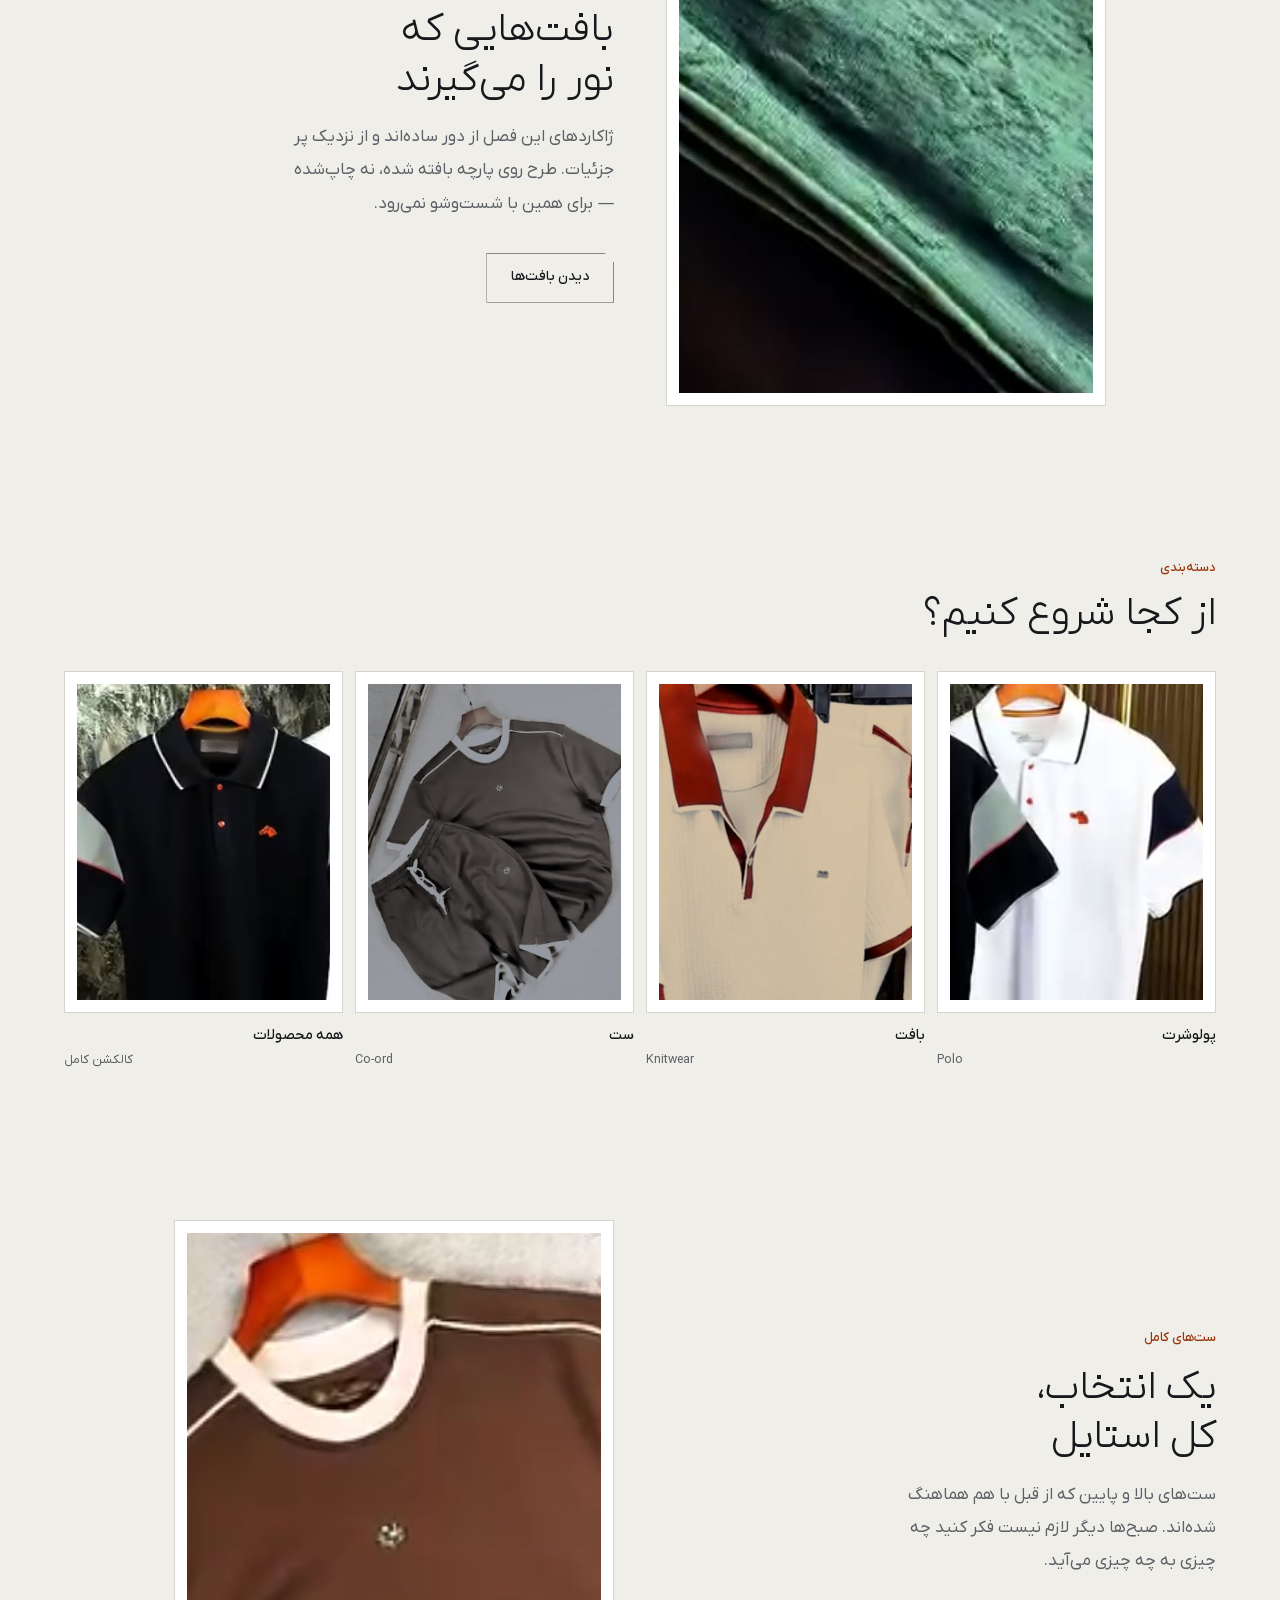
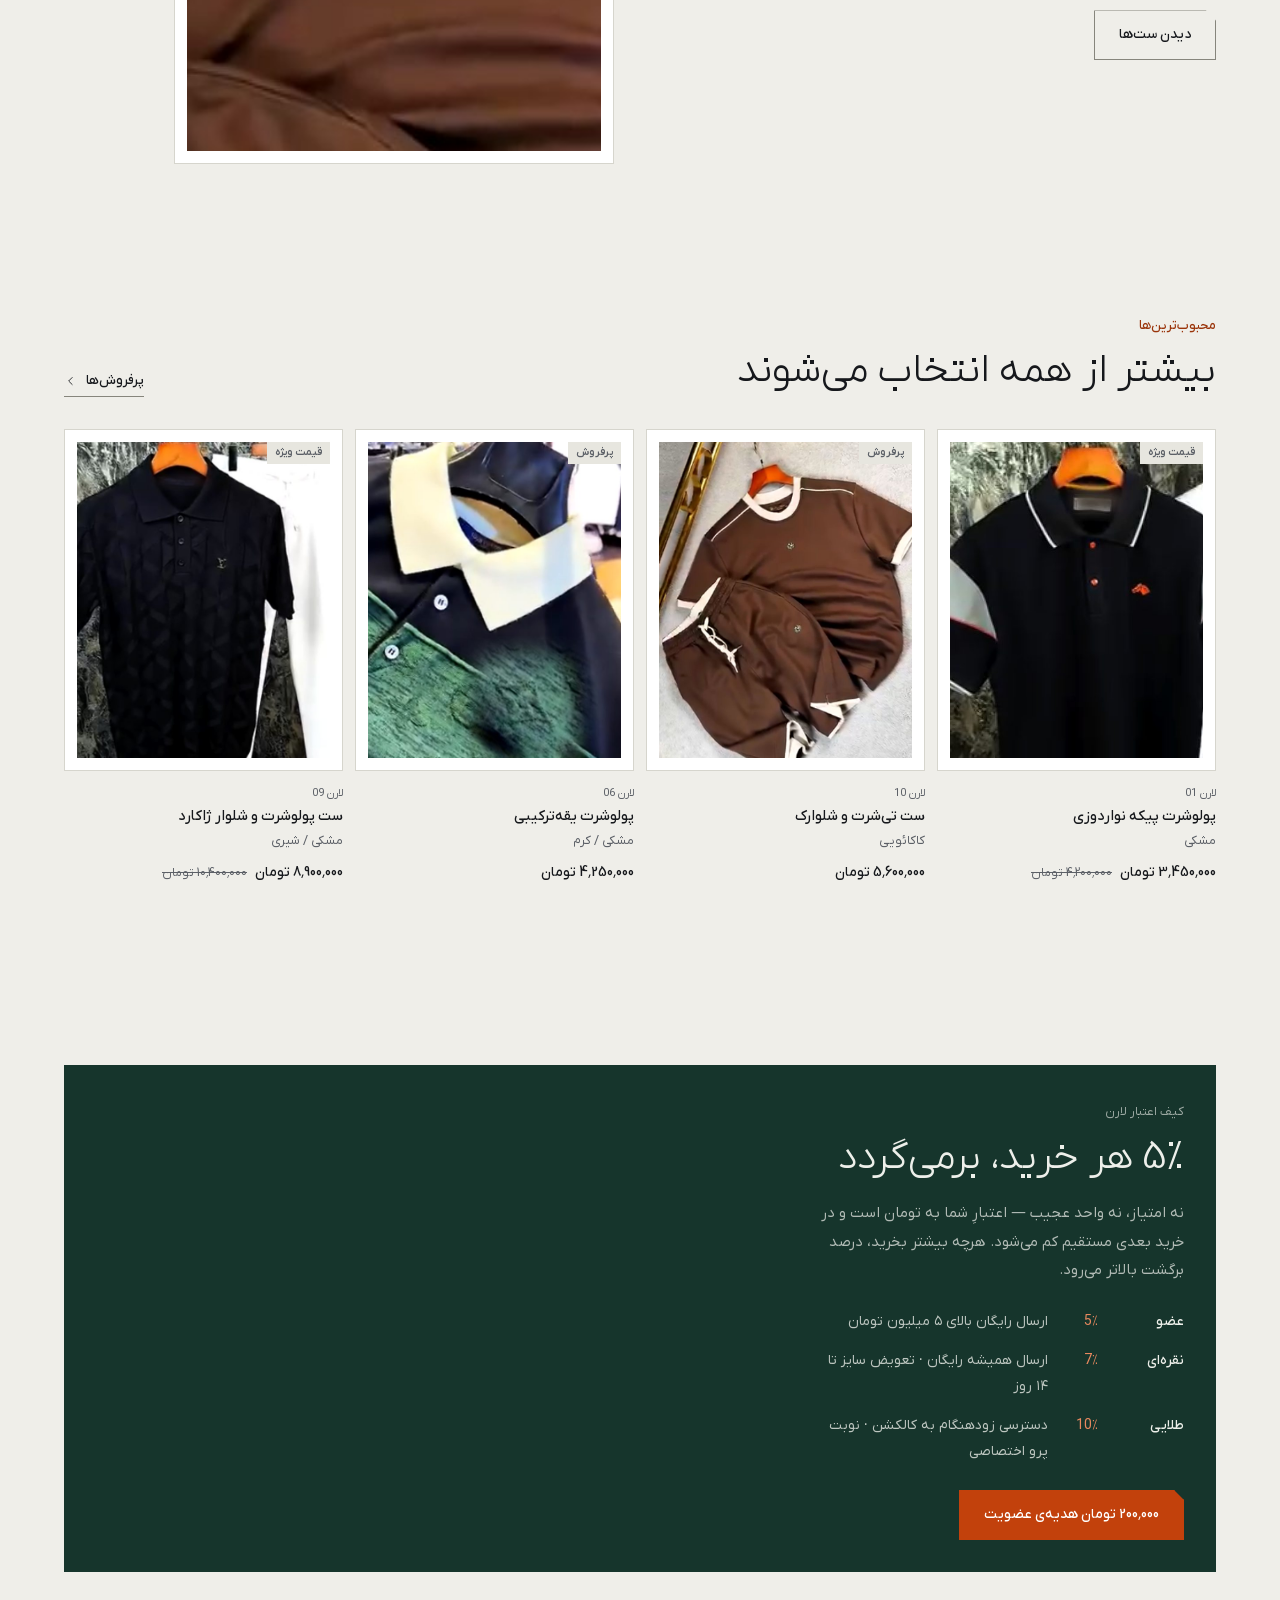
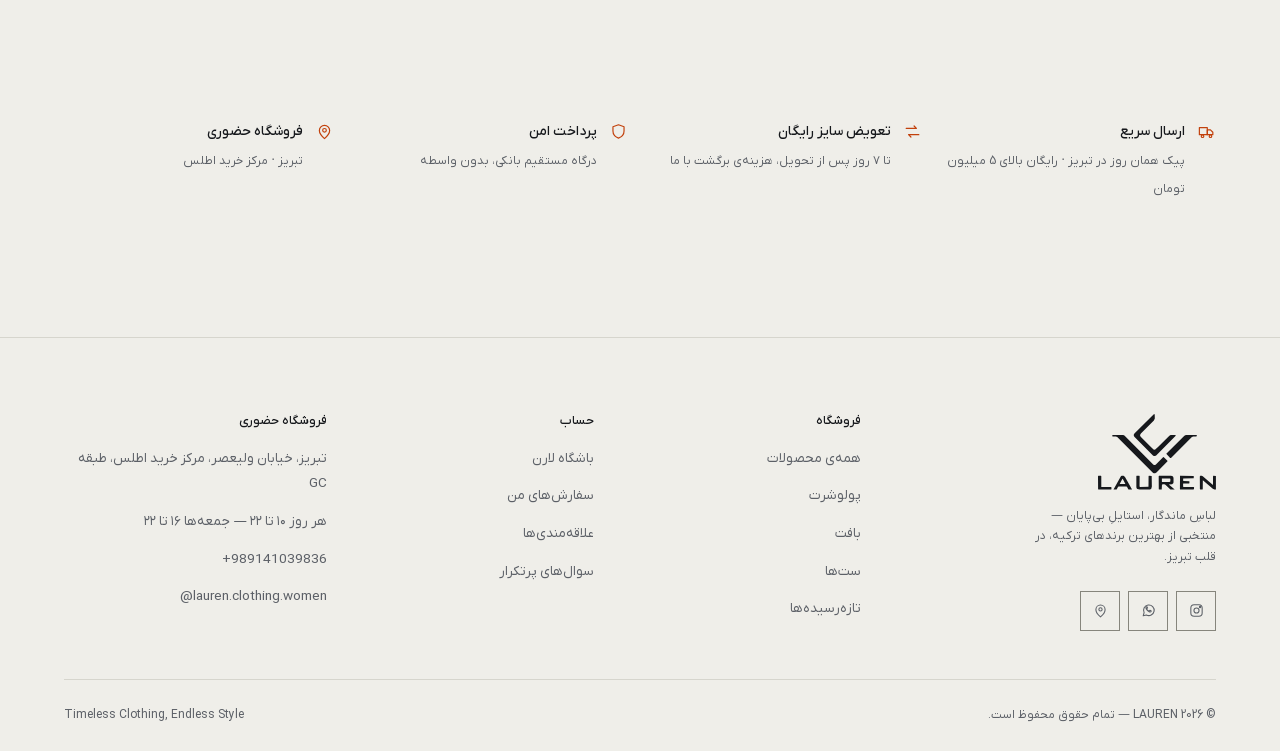
==== commit 1314bfe3: "Fix the view lifecycle, and stop a basket outliving its buyer An adversarial browser pass found the " ====
--- a/index.html
+++ b/index.html
@@ -6,10 +6,10 @@
 <title>LAUREN — لباسِ ماندگار، استایلِ بی‌پایان</title>
 <meta name="description" content="لارن — فروشگاه پوشاک مردانه در تبریز. منتخبی از بهترین برندهای ترکیه: پولوشرت، بافت و ست‌های کامل. ارسال به سراسر ایران، تعویض سایز رایگان.">
 
-<meta name="theme-color" content="#0a0a0b">
-<meta name="color-scheme" content="dark">
+<meta name="theme-color" content="#EFEEE9">
+<meta name="color-scheme" content="light">
 <meta name="apple-mobile-web-app-capable" content="yes">
-<meta name="apple-mobile-web-app-status-bar-style" content="black-translucent">
+<meta name="apple-mobile-web-app-status-bar-style" content="default">
 <meta name="apple-mobile-web-app-title" content="LAUREN">
 <meta name="mobile-web-app-capable" content="yes">
 
@@ -34,23 +34,23 @@
 <style>
   /* holds the fold steady until the shell mounts */
   #boot {
-    position: fixed; inset: 0; z-index: 300; background: #0a0a0b;
+    position: fixed; inset: 0; z-index: 300; background: #EFEEE9;
     display: grid; place-items: center;
     transition: opacity .5s ease, visibility .5s;
   }
-  #boot img { width: 74px; opacity: .0; animation: bootIn 1.1s ease forwards; }
-  @keyframes bootIn { to { opacity: .85; } }
+  #boot img { width: 66px; opacity: 0; animation: bootIn 1s ease forwards; }
+  @keyframes bootIn { to { opacity: .9; } }
   html.booted #boot { opacity: 0; visibility: hidden; }
 </style>
 </head>
 <body>
 
-<div id="boot"><img src="assets/brand/mark-bone.png" alt="LAUREN"></div>
+<div id="boot"><img src="assets/brand/mark-ink.png" alt="LAUREN"></div>
 
 <main id="view"></main>
 
 <noscript>
-  <div style="padding:80px 24px;text-align:center;color:#ece9e3;font-family:sans-serif">
+  <div style="padding:80px 24px;text-align:center;color:#16181C;font-family:sans-serif">
     <h1 style="font-weight:400">LAUREN — لارن</h1>
     <p>برای دیدن فروشگاه، جاوااسکریپت را روشن کنید.</p>
     <p>تبریز، خیابان ولیعصر، مرکز خرید اطلس، طبقه GC</p>
--- a/css/app.css
+++ b/css/app.css
@@ -1,58 +1,80 @@
-/* =========================================================================
-   LAUREN — storefront
-   Dark editorial menswear. Persian RTL first.
-   ========================================================================= */
+/* ==========================================================================
+   LAUREN — ویترین
+   A lit display case, not a dark lookbook.
+
+   Three rules hold the whole thing together:
+     1. Every photograph sits in a white vitrine well with a mount margin, and
+        is never displayed large. The photography is soft phone-grade; framed
+        small it reads as something under glass, enlarged it reads as a bad file.
+     2. One angle. The LAUREN mark's legs are exactly 45°, its apex exactly 90°.
+        Every chamfer, caret, notch and divider on the site is that same cut.
+     3. One accent. #C2410C — the orange already in their store, on the hangers,
+        the button stitching and the brass rails. Roughly three uses per screen.
+
+   Persian never gets letter-spacing: it breaks Arabic-script joining.
+   Tracking is applied only to Latin runs, which is why .lat exists.
+   ========================================================================== */
 
 /* ---------------------------------------------------------------- fonts -- */
 @font-face { font-family: 'YekanX'; src: url('../assets/fonts/IRANYekanXFaNum-Light.woff2') format('woff2');    font-weight: 300; font-display: swap; }
 @font-face { font-family: 'YekanX'; src: url('../assets/fonts/IRANYekanXFaNum-Regular.woff2') format('woff2');  font-weight: 400; font-display: swap; }
 @font-face { font-family: 'YekanX'; src: url('../assets/fonts/IRANYekanXFaNum-Medium.woff2') format('woff2');   font-weight: 500; font-display: swap; }
 @font-face { font-family: 'YekanX'; src: url('../assets/fonts/IRANYekanXFaNum-DemiBold.woff2') format('woff2'); font-weight: 600; font-display: swap; }
-@font-face { font-family: 'YekanX'; src: url('../assets/fonts/IRANYekanXFaNum-Bold.woff2') format('woff2');     font-weight: 700; font-display: swap; }
-@font-face { font-family: 'YekanX'; src: url('../assets/fonts/IRANYekanXFaNum-Black.woff2') format('woff2');    font-weight: 900; font-display: swap; }
-/* Latin cut — same family, western numerals, for brand words and codes */
 @font-face { font-family: 'YekanLat'; src: url('../assets/fonts/IRANYekanX-Regular.woff2') format('woff2');  font-weight: 400; font-display: swap; }
 @font-face { font-family: 'YekanLat'; src: url('../assets/fonts/IRANYekanX-Medium.woff2') format('woff2');   font-weight: 500; font-display: swap; }
 @font-face { font-family: 'YekanLat'; src: url('../assets/fonts/IRANYekanX-DemiBold.woff2') format('woff2'); font-weight: 600; font-display: swap; }
-@font-face { font-family: 'YekanLat'; src: url('../assets/fonts/IRANYekanX-Bold.woff2') format('woff2');     font-weight: 700; font-display: swap; }
-
-/* ---------------------------------------------------------------- tokens -- */
+
+/* --------------------------------------------------------------- tokens -- */
 :root {
-  --ink:        #0a0a0b;
-  --ink-1:      #0f0f11;
-  --ink-2:      #141417;
-  --ink-3:      #1c1c20;
-  --bone:       #ece9e3;
-  --bone-2:     #a9a69f;
-  --bone-3:     #75726c;
-  --line:       rgba(236, 233, 227, .12);
-  --line-soft:  rgba(236, 233, 227, .07);
-  --brass:      #c2a36b;
-  --brass-2:    #a8894f;
-  --brass-lit:  #e0c48c;
-  --wine:       #a33b47;
-  --ok:         #4f9d76;
-
-  --pad:        clamp(18px, 4.4vw, 60px);
-  --maxw:       1520px;
-  --r:          3px;
-  --r-lg:       6px;
-
-  --ease:       cubic-bezier(.22, .61, .36, 1);
-  --ease-out:   cubic-bezier(.16, 1, .3, 1);
-  --dur:        .5s;
-
-  --ribbon-h:   34px;
-  --header-h:   66px;
-  --top-h:      calc(var(--ribbon-h) + var(--header-h));
-  --tabbar-h:   calc(58px + env(safe-area-inset-bottom));
+  /* ground */
+  --paper:    #EFEEE9;   /* warm-neutral plaster, faint olive cast — not cream */
+  --paper-2:  #E7E6DF;   /* recessed: zebra rows, inset wells, disabled */
+  --vitrine:  #FFFFFF;   /* every product well, panel, card, input */
+  --pine:     #16352C;   /* inverted bands only — from the store's marble */
+  
+  /* ink */
+  --ink:      #16181C;   /* 15.3:1 on paper */
+  --muted:    #5C6067;   /*  5.4:1 on paper — safe down to 12px */
+  --rule:     #D6D5CD;   /*  decoration only: seams, gutters, card frames    */
+  --edge:     #86857C;   /*  3.7:1 on white, 3.2:1 on paper — every INTERACTIVE
+                             boundary. --rule managed only 1.8:1 there, which
+                             fails WCAG 1.4.11 and left inputs looking edgeless. */
+
+  /* The one accent. Measured: 4.46:1 on paper — a hair under the 4.5 floor,
+     so --thread is for fills, rules and >=24px display only. Any orange text
+     below that uses --thread-d at 6.3:1. On --pine it is 2.57:1, i.e. banned. */
+  --thread:   #C2410C;
+  --thread-d: #9A340A;
+
+  --ok:       #14653A;
+
+  /* spacing — a real scale, nothing between the steps */
+  --s1: 4px;  --s2: 8px;  --s3: 12px; --s4: 16px; --s5: 24px;
+  --s6: 32px; --s7: 48px; --s8: 64px; --s9: 96px; --s10: 128px;
+
+  --pad:  clamp(20px, 5vw, 64px);
+  --maxw: 1440px;
+
+  /* the 45° cut, taken off the mark itself */
+  --mitre: 14px;
+
+  --ease:  cubic-bezier(.2, .6, .3, 1);
+  --ease-o: cubic-bezier(.16, 1, .3, 1);
+
+  /* viewport-fit=cover means the system bars sit ON the page in a standalone
+     PWA. Every fixed edge pays its own inset. */
+  --sat: env(safe-area-inset-top, 0px);
+  --sab: env(safe-area-inset-bottom, 0px);
+  --hdr-h: 60px;
+  --top-h: calc(var(--sat) + var(--hdr-h));
+  --tab-h: calc(56px + var(--sab));
 }
 
 /* ------------------------------------------------------------------ base -- */
 *, *::before, *::after { box-sizing: border-box; }
 
 html {
-  background: var(--ink);
+  background: var(--paper);
   -webkit-text-size-adjust: 100%;
   scroll-behavior: smooth;
 }
@@ -60,18 +82,19 @@
   html { scroll-behavior: auto; }
   *, *::before, *::after {
     animation-duration: .01ms !important;
+    animation-iteration-count: 1 !important;
     transition-duration: .01ms !important;
   }
 }
 
 body {
   margin: 0;
-  background: var(--ink);
-  color: var(--bone);
+  background: var(--paper);
+  color: var(--ink);
   font-family: 'YekanX', system-ui, sans-serif;
+  font-size: 15px;
   font-weight: 400;
-  font-size: 15px;
-  line-height: 1.85;
+  line-height: 1.9;              /* Persian needs the air */
   overflow-x: hidden;
   overscroll-behavior-y: none;
   -webkit-font-smoothing: antialiased;
@@ -79,26 +102,21 @@
 }
 body.is-locked { overflow: hidden; }
 
-h1, h2, h3, h4 { margin: 0; font-weight: 500; line-height: 1.3; letter-spacing: -.01em; }
+h1, h2, h3, h4 { margin: 0; font-weight: 400; line-height: 1.25; }
 p  { margin: 0; }
 ul { margin: 0; padding: 0; list-style: none; }
 img, svg { display: block; max-width: 100%; }
 button, input, select, textarea { font: inherit; color: inherit; }
-button { background: none; border: 0; cursor: pointer; padding: 0; }
+button { background: none; border: 0; padding: 0; cursor: pointer; }
 a { color: inherit; text-decoration: none; }
-
-:focus-visible {
-  outline: 1.5px solid var(--brass);
-  outline-offset: 3px;
-  border-radius: 2px;
-}
-
-::selection { background: var(--brass); color: #101010; }
-
 [hidden] { display: none !important; }
 
-/* Latin runs keep western digits and the Latin cut */
-.lat, [dir='ltr'] {
+:focus-visible { outline: 2px solid var(--thread); outline-offset: 2px; }
+::selection { background: var(--ink); color: var(--paper); }
+
+/* Latin runs get the Latin cut, western digits and tracking.
+   Persian gets none of those. */
+.lat, bdi.lat, [dir='ltr'] {
   font-family: 'YekanLat', system-ui, sans-serif;
   direction: ltr;
   unicode-bidi: isolate;
@@ -107,287 +125,281 @@
 .wrap { max-width: var(--maxw); margin-inline: auto; padding-inline: var(--pad); }
 .sr {
   position: absolute; width: 1px; height: 1px; overflow: hidden;
-  clip: rect(0 0 0 0); clip-path: inset(50%); white-space: nowrap;
-}
-
-/* ----------------------------------------------------------- type helpers -- */
-.eyebrow {
-  font-size: 11px; font-weight: 500; letter-spacing: .26em;
-  color: var(--brass); text-transform: uppercase;
-}
-.eyebrow-fa { font-size: 12px; font-weight: 500; letter-spacing: .12em; color: var(--brass); }
-
-.display {
-  font-size: clamp(34px, 7.2vw, 84px);
-  font-weight: 300; line-height: 1.08; letter-spacing: -.03em;
-}
-.h-sec {
-  font-size: clamp(24px, 3.6vw, 40px);
-  font-weight: 300; line-height: 1.22; letter-spacing: -.02em;
-}
-.lede { color: var(--bone-2); font-size: clamp(14px, 1.5vw, 17px); line-height: 1.95; }
-.dim  { color: var(--bone-2); }
-.tiny { font-size: 12px; color: var(--bone-3); line-height: 1.7; }
-
-.rule { height: 1px; background: var(--line); border: 0; margin: 0; }
+  clip-path: inset(50%); white-space: nowrap;
+}
+
+/* --------------------------------------------------------------- the cut -- */
+/* One shape rule: a 45° chamfer on the inline-start top corner, matching the
+   mark's own mitred terminals. RTL, so the cut is on the right. */
+.mitre { clip-path: polygon(calc(100% - var(--mitre)) 0, 100% var(--mitre), 100% 100%, 0 100%, 0 0); }
+
+/* ------------------------------------------------------------------ type -- */
+.t-display {
+  font-size: clamp(32px, 7vw, 68px);
+  font-weight: 300; line-height: 1.14;
+}
+.t-h1 { font-size: clamp(26px, 4.2vw, 40px); font-weight: 300; line-height: 1.24; }
+.t-h2 { font-size: clamp(20px, 2.6vw, 28px); font-weight: 400; line-height: 1.32; }
+.t-h3 { font-size: 17px; font-weight: 500; line-height: 1.5; }
+.t-body { font-size: 15px; line-height: 1.9; }
+.t-lede { font-size: clamp(15px, 1.4vw, 17px); line-height: 1.95; color: var(--muted); }
+.t-small { font-size: 13px; line-height: 1.75; color: var(--muted); }
+.t-fine  { font-size: 12px; line-height: 1.7; color: var(--muted); }
+
+/* tracked Latin label — the only place tracking is allowed */
+.label {
+  font-family: 'YekanLat', sans-serif; direction: ltr; unicode-bidi: isolate;
+  font-size: 10.5px; font-weight: 500; letter-spacing: .22em;
+  text-transform: uppercase; color: var(--muted);
+}
+.label--thread { color: var(--thread-d); }
+
+/* Persian eyebrow — no tracking, weight and colour carry it instead */
+.eyebrow { font-size: 13px; font-weight: 500; color: var(--thread-d); }
+
+.num { font-family: 'YekanLat', sans-serif; direction: ltr; unicode-bidi: isolate;
+       font-variant-numeric: tabular-nums; }
 
 /* --------------------------------------------------------------- buttons -- */
 .btn {
-  --bg: var(--bone); --fg: #0c0c0d; --bd: var(--bone);
-  display: inline-flex; align-items: center; justify-content: center; gap: 10px;
-  min-height: 50px; padding: 0 26px;
-  background: var(--bg); color: var(--fg); border: 1px solid var(--bd);
-  border-radius: var(--r);
-  font-size: 14px; font-weight: 500; letter-spacing: .01em;
+  --bg: var(--ink); --fg: var(--paper); --bd: var(--ink);
+  display: inline-flex; align-items: center; justify-content: center; gap: var(--s2);
+  min-height: 50px; padding-inline: var(--s5);
+  background: var(--bg); color: var(--fg);
+  border: 1px solid var(--bd);
+  font-size: 14px; font-weight: 500;
   cursor: pointer; user-select: none;
-  transition: background .28s var(--ease), color .28s var(--ease),
-              border-color .28s var(--ease), transform .18s var(--ease), opacity .2s;
-}
-.btn:hover  { transform: translateY(-1px); }
-.btn:active { transform: translateY(0) scale(.995); }
-.btn[disabled] { opacity: .4; pointer-events: none; }
-
-.btn--ghost { --bg: transparent; --fg: var(--bone); --bd: var(--line); }
-.btn--ghost:hover { --bd: var(--bone); }
-.btn--brass { --bg: var(--brass); --fg: #14100a; --bd: var(--brass); }
-.btn--brass:hover { --bg: var(--brass-lit); --bd: var(--brass-lit); }
+  clip-path: polygon(calc(100% - 10px) 0, 100% 10px, 100% 100%, 0 100%, 0 0);
+  transition: background .24s var(--ease), color .24s var(--ease),
+              border-color .24s var(--ease), opacity .2s;
+}
+.btn:hover { --bg: #000; --bd: #000; }
+.btn[disabled], .btn[aria-disabled='true'] { opacity: .38; pointer-events: none; }
+
+.btn--ghost { --bg: transparent; --fg: var(--ink); --bd: var(--edge); }
+.btn--ghost:hover { --bg: transparent; --fg: var(--ink); --bd: var(--ink); }
+.btn--thread { --bg: var(--thread); --fg: #fff; --bd: var(--thread); }
+.btn--thread:hover { --bg: var(--thread-d); --bd: var(--thread-d); }
 .btn--block { width: 100%; }
-.btn--sm { min-height: 40px; padding: 0 16px; font-size: 13px; }
-.btn--lg { min-height: 58px; font-size: 15px; }
-
-.link-u {
-  display: inline-flex; align-items: center; gap: 8px;
-  font-size: 13px; color: var(--bone);
-  border-bottom: 1px solid var(--line); padding-bottom: 3px;
-  transition: border-color .3s var(--ease), color .3s var(--ease);
-}
-.link-u:hover { border-color: var(--brass); color: var(--brass); }
-.link-u svg { width: 14px; height: 14px; }
+.btn--sm { min-height: 40px; padding-inline: var(--s4); font-size: 13px; }
+.btn--lg { min-height: 56px; font-size: 15px; }
+
+.link {
+  display: inline-flex; align-items: center; gap: var(--s2);
+  font-size: 13.5px; font-weight: 500;
+  border-block-end: 1px solid var(--edge); padding-block-end: 2px;
+  transition: border-color .24s var(--ease), color .24s var(--ease);
+}
+.link:hover { border-color: var(--thread); color: var(--thread); }
+.link svg { width: 14px; height: 14px; }
 
 /* ------------------------------------------------------------------ chip -- */
 .chip {
-  display: inline-flex; align-items: center; gap: 7px;
-  height: 36px; padding: 0 16px;
-  border: 1px solid var(--line); border-radius: 999px;
-  font-size: 13px; color: var(--bone-2); white-space: nowrap;
-  transition: all .26s var(--ease);
-}
-.chip:hover { border-color: var(--bone-3); color: var(--bone); }
-.chip[aria-pressed='true'], .chip.is-on {
-  background: var(--bone); border-color: var(--bone); color: #0c0c0d;
-}
-
-/* ----------------------------------------------------------------- badge -- */
-.badge {
-  display: inline-block; padding: 4px 9px;
-  font-size: 10px; font-weight: 600; letter-spacing: .1em;
-  border-radius: 2px; line-height: 1.4;
-}
-.badge--new  { background: var(--bone); color: #0c0c0d; }
-.badge--sale { background: var(--wine); color: #fff; }
-.badge--best { background: var(--brass); color: #14100a; }
+  display: inline-flex; align-items: center; height: 38px; padding-inline: var(--s4);
+  border: 1px solid var(--edge); background: transparent;
+  font-size: 13.5px; color: var(--muted); white-space: nowrap;
+  transition: all .22s var(--ease);
+}
+.chip:hover { border-color: var(--ink); color: var(--ink); }
+.chip.is-on { background: var(--ink); border-color: var(--ink); color: var(--paper); }
+
+.tag {
+  display: inline-block; padding: 3px var(--s2);
+  font-size: 10.5px; font-weight: 600; line-height: 1.5;
+  background: var(--ink); color: var(--paper);
+}
+.tag--quiet  { background: var(--paper-2); color: var(--muted); }
+
+/* ----------------------------------------------------------------- seams -- */
+/* A divider is a rule plus a basting stitch — the site's one ornament. */
+.seam { position: relative; height: 1px; background: var(--rule); border: 0; margin: 0; }
+.seam::after {
+  content: ''; position: absolute; inset-inline: 0; inset-block-start: 3px; height: 1px;
+  background: repeating-linear-gradient(to right,
+    var(--edge) 0 5px, transparent 5px 10px);
+  opacity: .55;
+}
 
 /* ============================================================== header === */
-.topbar { position: fixed; inset-block-start: 0; inset-inline: 0; z-index: 90; }
-
-.hdr {
-  position: relative; inset-inline: 0;
-  height: var(--header-h);
-  display: flex; align-items: center;
-  background: linear-gradient(to bottom, rgba(10,10,11,.92), rgba(10,10,11,.55) 70%, transparent);
-  backdrop-filter: blur(0px);
-  transition: background .4s var(--ease), backdrop-filter .4s var(--ease),
-              border-color .4s var(--ease), height .4s var(--ease);
+.topbar {
+  position: fixed; inset-block-start: 0; inset-inline: 0; z-index: 90;
+  padding-block-start: var(--sat);
+  background: var(--paper);
   border-block-end: 1px solid transparent;
-}
-.hdr.is-stuck {
-  background: rgba(10, 10, 11, .82);
-  backdrop-filter: saturate(180%) blur(20px);
-  -webkit-backdrop-filter: saturate(180%) blur(20px);
-  border-block-end-color: var(--line-soft);
-}
+  transition: border-color .3s var(--ease), background .3s var(--ease);
+}
+.topbar.is-stuck { border-block-end-color: var(--rule); }
+
+.hdr { height: var(--hdr-h); display: flex; align-items: center; }
 .hdr__in {
-  width: 100%; max-width: var(--maxw); margin-inline: auto;
-  padding-inline: var(--pad);
-  display: grid; grid-template-columns: 1fr auto 1fr; align-items: center; gap: 12px;
-}
-.hdr__mark { display: flex; align-items: center; justify-content: center; }
-.hdr__mark img { height: 26px; width: auto; opacity: .96; transition: opacity .3s; }
-.hdr__mark:hover img { opacity: 1; }
-
-.nav { display: flex; align-items: center; gap: clamp(14px, 1.9vw, 28px); }
+  width: 100%; max-width: var(--maxw); margin-inline: auto; padding-inline: var(--pad);
+  display: grid; grid-template-columns: 1fr auto 1fr; align-items: center; gap: var(--s3);
+}
+.hdr__mark { display: flex; justify-content: center; color: var(--ink); }
+.hdr__mark svg { height: 28px; width: auto; }
+
+.nav { display: flex; align-items: center; gap: clamp(14px, 1.8vw, 26px); }
 .nav a {
-  position: relative; font-size: 13.5px; color: var(--bone-2);
-  transition: color .3s var(--ease); padding-block: 6px;
+  position: relative; font-size: 14px; color: var(--muted); padding-block: var(--s1);
+  transition: color .22s var(--ease);
 }
 .nav a::after {
   content: ''; position: absolute; inset-block-end: 0; inset-inline-start: 0;
-  width: 100%; height: 1px; background: var(--brass);
+  width: 100%; height: 1px; background: var(--thread);
   transform: scaleX(0); transform-origin: inline-end;
-  transition: transform .38s var(--ease);
-}
-.nav a:hover, .nav a[aria-current='page'] { color: var(--bone); }
+  transition: transform .3s var(--ease);
+}
+.nav a:hover { color: var(--ink); }
+.nav a[aria-current='page'] { color: var(--ink); font-weight: 500; }
 .nav a:hover::after, .nav a[aria-current='page']::after {
   transform: scaleX(1); transform-origin: inline-start;
 }
 
-.hdr__act { display: flex; align-items: center; justify-content: flex-end; gap: 4px; }
+.hdr__act { display: flex; align-items: center; justify-content: flex-end; gap: 2px; }
 .iconbtn {
   position: relative; display: grid; place-items: center;
-  width: 42px; height: 42px; border-radius: 50%;
-  color: var(--bone-2); transition: color .26s, background .26s;
-}
-.iconbtn:hover { color: var(--bone); background: rgba(236,233,227,.06); }
-.iconbtn svg { width: 19px; height: 19px; stroke-width: 1.4; }
+  width: 40px; height: 40px; color: var(--muted);
+  transition: color .2s var(--ease);
+}
+.iconbtn:hover { color: var(--ink); }
+.iconbtn svg { width: 19px; height: 19px; stroke-width: 1.5; }
 .iconbtn__n {
-  position: absolute; inset-block-start: 5px; inset-inline-end: 4px;
-  min-width: 16px; height: 16px; padding: 0 4px;
+  position: absolute; inset-block-start: 3px; inset-inline-end: 2px;
+  min-width: 16px; height: 16px; padding-inline: 4px;
   display: grid; place-items: center;
-  background: var(--brass); color: #14100a;
-  font-size: 10px; font-weight: 700; border-radius: 999px;
-  transform: scale(0); transition: transform .34s var(--ease-out);
+  background: var(--thread); color: #fff;
+  font-size: 10px; font-weight: 600; line-height: 1;
+  transform: scale(0); transition: transform .3s var(--ease-o);
 }
 .iconbtn__n.is-on { transform: scale(1); }
-.iconbtn__n.pop { animation: pop .45s var(--ease-out); }
-@keyframes pop { 0% { transform: scale(1); } 45% { transform: scale(1.45); } 100% { transform: scale(1); } }
-
+.iconbtn__n.pop { animation: pop .4s var(--ease-o); }
+@keyframes pop { 45% { transform: scale(1.35); } }
 .burger { display: none; }
 
-/* announcement ribbon */
-.ribbon {
-  position: relative; z-index: 1;
-  background: var(--ink-2); border-block-end: 1px solid var(--line-soft);
-  overflow: hidden; height: var(--ribbon-h); display: flex; align-items: center;
-}
-.ribbon__track {
-  display: flex; gap: 56px; white-space: nowrap;
-  animation: slide 34s linear infinite;
-  font-size: 11.5px; color: var(--bone-3); letter-spacing: .06em;
-}
-.ribbon__track span { display: inline-flex; align-items: center; gap: 10px; }
-.ribbon__track b { color: var(--brass); font-weight: 500; }
-@keyframes slide { to { transform: translateX(50%); } }
-
 /* ============================================================== layout === */
-main { min-height: 70vh; padding-block-end: 40px; }
-body.has-tabbar main { padding-block-end: calc(var(--tabbar-h) + 24px); }
-
-.sec { padding-block: clamp(56px, 8vw, 120px); }
-.sec--tight { padding-block: clamp(36px, 5vw, 72px); }
+main { min-height: 60vh; }
+.sec { padding-block: clamp(48px, 7vw, 104px); }
+.sec--tight { padding-block: clamp(32px, 4.5vw, 64px); }
 .sec__head {
   display: flex; align-items: flex-end; justify-content: space-between;
-  gap: 24px; margin-block-end: clamp(24px, 3.5vw, 44px); flex-wrap: wrap;
-}
-.sec__head p { margin-block-start: 10px; max-width: 46ch; }
+  gap: var(--s5); margin-block-end: var(--s6); flex-wrap: wrap;
+}
+.sec__head h2 { margin-block-start: var(--s2); }
+.page-top { padding-block-start: calc(var(--top-h) + var(--s6)); }
 
 /* ================================================================ hero === */
 .hero {
-  position: relative; min-height: 100svh;
-  display: grid; align-items: center;
-  padding-block: calc(var(--top-h) + 40px) 60px;
+  position: relative;
+  padding-block: calc(var(--top-h) + clamp(40px, 7vh, 88px)) 0;
   overflow: hidden;
 }
-.hero__bg { position: absolute; inset: 0; z-index: 0; }
-.hero__bg img {
-  width: 100%; height: 100%; object-fit: cover; object-position: 50% 42%;
-  opacity: .62; filter: saturate(.74) contrast(1.04);
-  transform: scale(1.06);
-  animation: heroDrift 24s var(--ease) infinite alternate;
-}
-@keyframes heroDrift { to { transform: scale(1.13) translate3d(1.5%, -1.5%, 0); } }
-/* Scrim is written in physical directions: the copy sits on the right because
-   the page is RTL, so the heaviest fade is anchored there. */
-.hero__bg::after {
-  content: ''; position: absolute; inset: 0;
-  background:
-    linear-gradient(to left, rgba(10,10,11,.95) 0%, rgba(10,10,11,.78) 30%,
-                             rgba(10,10,11,.42) 62%, rgba(10,10,11,.22) 100%),
-    linear-gradient(to bottom, rgba(10,10,11,.85) 0%, transparent 20%),
-    linear-gradient(to top, var(--ink) 1%, transparent 34%);
-}
-.hero__in { position: relative; z-index: 1; }
-.hero__mark { width: clamp(76px, 11vw, 132px); margin-block-end: 30px; opacity: .95; }
-.hero h1 { max-width: 15ch; }
-.hero__sub { margin-block-start: 22px; max-width: 40ch; }
-.hero__cta { display: flex; gap: 12px; margin-block-start: 36px; flex-wrap: wrap; }
-.hero__meta {
-  position: absolute; inset-block-end: 26px; inset-inline-start: var(--pad);
-  display: flex; gap: 26px; align-items: center; z-index: 1;
-  font-size: 11px; letter-spacing: .18em; color: var(--bone-3);
-}
-.scrollcue {
-  position: absolute; inset-block-end: 24px; inset-inline-end: var(--pad); z-index: 1;
-  display: flex; flex-direction: column; align-items: center; gap: 10px;
-  font-size: 10px; letter-spacing: .2em; color: var(--bone-3);
-}
-.scrollcue i {
-  display: block; width: 1px; height: 46px;
-  background: linear-gradient(to bottom, var(--brass), transparent);
-  animation: cue 2.4s var(--ease) infinite;
-}
-@keyframes cue { 0%,100% { opacity: .25; transform: scaleY(.5); } 50% { opacity: 1; transform: scaleY(1); } }
-
-/* ============================================================ prod grid == */
+.hero__in { position: relative; z-index: 2; }
+.hero h1 { max-width: 15ch; margin-block-start: var(--s4); }
+.hero__sub { max-width: 42ch; margin-block-start: var(--s5); }
+.hero__cta { display: flex; gap: var(--s3); margin-block-start: var(--s6); flex-wrap: wrap; }
+
+/* The mark at architectural scale, cropped by the viewport, apex aimed at the
+   CTA. Pure vector — the one thing on this page guaranteed sharp anywhere. */
+.hero__mark {
+  position: absolute; z-index: 1; pointer-events: none;
+  inset-inline-end: -14%; inset-block-start: 4%;
+  width: min(78vw, 760px); color: var(--edge);
+}
+@media (max-width: 900px) {
+  /* On a phone the copy owns the screen; the mark drops behind it, larger and
+     fainter, so it reads as a watermark rather than a stray line. */
+  .hero__mark {
+    inset-inline-end: -30%; inset-block-start: 12%;
+    width: 128vw; color: var(--rule);
+  }
+}
+.hero__mark svg { width: 100%; height: auto; overflow: visible; }
+.hero__mark path {
+  fill: none; stroke: currentColor; stroke-width: 1.25;
+  vector-effect: non-scaling-stroke;
+}
+.hero__mark .fill { fill: var(--rule); stroke: none; opacity: .34; }
+
+@media (prefers-reduced-motion: no-preference) {
+  .hero__mark path:not(.fill) {
+    stroke-dasharray: var(--len, 4000); stroke-dashoffset: var(--len, 4000);
+    animation: draw 2.4s var(--ease-o) .25s forwards;
+  }
+  @keyframes draw { to { stroke-dashoffset: 0; } }
+}
+
+.hero__foot {
+  position: relative; z-index: 2;
+  margin-block-start: clamp(40px, 7vh, 88px);
+  padding-block: var(--s4);
+  border-block-start: 1px solid var(--rule);
+  display: grid; gap: var(--s2) var(--s5);
+  grid-template-columns: repeat(2, minmax(0, 1fr));
+}
+@media (min-width: 760px) { .hero__foot { grid-template-columns: repeat(4, auto); justify-content: space-between; } }
+
+/* ============================================================== vitrine == */
+/* Every photograph on the site lives in one of these: a white well with a
+   mount margin. It is the reason the soft photography holds up. */
+.vit {
+  position: relative; background: var(--vitrine);
+  border: 1px solid var(--rule);
+  padding: var(--s3);
+  overflow: hidden;
+}
+.vit__img { position: relative; aspect-ratio: 4 / 5; overflow: hidden; background: var(--paper-2); }
+.vit__img img { width: 100%; height: 100%; object-fit: cover; }
+
+/* ================================================================ card === */
 .grid {
-  display: grid; gap: clamp(12px, 1.6vw, 26px) clamp(10px, 1.2vw, 20px);
+  display: grid; gap: var(--s5) var(--s3);
   grid-template-columns: repeat(2, 1fr);
 }
-@media (min-width: 720px)  { .grid { grid-template-columns: repeat(3, 1fr); } }
-@media (min-width: 1180px) { .grid { grid-template-columns: repeat(4, 1fr); } }
+@media (min-width: 760px)  { .grid { grid-template-columns: repeat(3, 1fr); } }
+@media (min-width: 1160px) { .grid { grid-template-columns: repeat(4, 1fr); } }
 
 .card { position: relative; display: block; }
-.card__media {
-  position: relative; aspect-ratio: 4 / 5; overflow: hidden;
-  background: var(--ink-2); border-radius: var(--r);
-}
-.card__media img {
+.card__well {
+  position: relative; display: block;
+  background: var(--vitrine); border: 1px solid var(--rule);
+  padding: var(--s3);
+  transition: border-color .26s var(--ease);
+}
+.card:hover .card__well { border-color: var(--edge); }
+.card__img { position: relative; aspect-ratio: 4 / 5; overflow: hidden; background: var(--paper-2); }
+.card__img img {
   width: 100%; height: 100%; object-fit: cover;
-  transition: transform 1.1s var(--ease-out), opacity .6s ease;
-}
-.card__media img.alt {
-  position: absolute; inset: 0; opacity: 0;
-  transition: opacity .6s var(--ease), transform 1.1s var(--ease-out);
-}
-.card:hover .card__media img       { transform: scale(1.045); }
-.card:hover .card__media img.alt   { opacity: 1; }
-.card__badges {
-  position: absolute; inset-block-start: 10px; inset-inline-start: 10px;
-  display: flex; flex-direction: column; gap: 5px; z-index: 2;
+  transition: opacity .5s ease, transform .9s var(--ease-o);
+}
+.card__img img.alt { position: absolute; inset: 0; opacity: 0; }
+.card:hover .card__img img.alt { opacity: 1; }
+
+.card__tags {
+  position: absolute; inset-block-start: var(--s3); inset-inline-start: var(--s3); z-index: 2;
+  display: flex; flex-direction: column; align-items: flex-start; gap: var(--s1);
 }
 .card__fav {
-  position: absolute; inset-block-start: 8px; inset-inline-end: 8px; z-index: 2;
-  width: 36px; height: 36px; display: grid; place-items: center;
-  border-radius: 50%; color: var(--bone);
-  background: rgba(12,12,13,.4); backdrop-filter: blur(8px);
-  opacity: 0; transform: translateY(-4px);
-  transition: opacity .3s var(--ease), transform .3s var(--ease), color .2s;
+  position: absolute; inset-block-start: var(--s3); inset-inline-end: var(--s3); z-index: 2;
+  width: 34px; height: 34px; display: grid; place-items: center;
+  background: rgba(255,255,255,.92); color: var(--ink);
+  opacity: 0; transform: translateY(-3px);
+  transition: opacity .24s var(--ease), transform .24s var(--ease), color .2s;
 }
 .card:hover .card__fav, .card__fav.is-on, .card__fav:focus-visible { opacity: 1; transform: none; }
-.card__fav svg { width: 17px; height: 17px; stroke-width: 1.5; }
-.card__fav.is-on { color: var(--brass); }
-.card__fav.is-on svg { fill: var(--brass); }
-
-.card__quick {
-  position: absolute; inset-block-end: 8px; inset-inline: 8px; z-index: 2;
-  height: 42px; display: grid; place-items: center;
-  background: rgba(236,233,227,.94); color: #0c0c0d;
-  border-radius: var(--r); font-size: 13px; font-weight: 500;
-  opacity: 0; transform: translateY(8px);
-  transition: opacity .34s var(--ease), transform .34s var(--ease-out);
-}
-.card:hover .card__quick { opacity: 1; transform: none; }
-@media (hover: none) { .card__quick { display: none; } }
-
-.card__body { padding-block-start: 13px; display: grid; gap: 3px; }
-.card__title { font-size: 14px; font-weight: 500; }
-.card__meta  { font-size: 12px; color: var(--bone-3); }
-.card__price { display: flex; align-items: baseline; gap: 9px; margin-block-start: 5px; font-size: 14px; }
-.card__was   { font-size: 12px; color: var(--bone-3); text-decoration: line-through; }
-.card__dots  { display: flex; gap: 5px; margin-block-start: 7px; }
-.card__dots i {
-  width: 9px; height: 9px; border-radius: 50%;
-  box-shadow: inset 0 0 0 1px rgba(236,233,227,.28);
-}
+.card__fav svg { width: 16px; height: 16px; stroke-width: 1.6; }
+.card__fav.is-on { color: var(--thread); }
+.card__fav.is-on svg { fill: var(--thread); }
+@media (hover: none) { .card__fav { opacity: 1; transform: none; } }
+
+.card__body { padding-block-start: var(--s3); display: grid; gap: 2px; }
+.card__ref { font-size: 11px; color: var(--muted); }
+.card__title { font-size: 14.5px; font-weight: 500; line-height: 1.5; }
+.card__meta { font-size: 12.5px; color: var(--muted); }
+.card__price { display: flex; align-items: baseline; gap: var(--s2); margin-block-start: var(--s1); font-size: 14px; font-weight: 500; }
+.card__was { font-size: 12px; color: var(--muted); text-decoration: line-through; font-weight: 400; }
+/* A markdown reads as a struck price, never as a filled percentage pill —
+   clearance language is wrong at a 3.4M–8.9M Toman band, and it collided
+   with the error colour. */
 
 /* blur-up */
 .ph { background-size: cover; background-position: center; }
@@ -395,519 +407,474 @@
 .ph > img.ready { opacity: 1; }
 
 /* ============================================================ editorial == */
-.ed {
-  display: grid; gap: clamp(24px, 4vw, 64px); align-items: center;
-  grid-template-columns: 1fr;
-}
+.ed { display: grid; gap: clamp(24px, 4vw, 56px); align-items: center; grid-template-columns: 1fr; }
 @media (min-width: 900px) { .ed { grid-template-columns: 1fr 1fr; } }
 .ed--flip > :first-child { order: 2; }
-.ed__media { position: relative; aspect-ratio: 4/5; overflow: hidden; border-radius: var(--r); }
-.ed__media img { width: 100%; height: 100%; object-fit: cover; }
+.ed__body { max-width: 46ch; }
+/* Hard ceiling on displayed photography — past this the source softness shows. */
+.ed .vit { max-width: 440px; }
+@media (min-width: 900px) { .ed .vit { margin-inline-start: auto; } }
+.ed--flip .vit { margin-inline: 0 auto; }
+.ed__body p { margin-block: var(--s4) var(--s6); }
 .ed h2 { white-space: pre-line; }
-.ed__body { max-width: 44ch; }
-.ed__body p { margin-block: 18px 30px; }
-
-/* marquee band */
-.band {
-  border-block: 1px solid var(--line-soft);
-  padding-block: 20px; overflow: hidden;
-}
-.band__track {
-  display: flex; gap: 44px; white-space: nowrap; align-items: center;
-  animation: slide 40s linear infinite;
-  font-size: clamp(22px, 3.6vw, 46px); font-weight: 300;
-  color: rgba(236,233,227,.13); letter-spacing: -.02em;
-}
-.band__track b { color: var(--brass); opacity: .5; font-weight: 300; }
 
 /* ================================================================ shop === */
 .shopbar {
   position: sticky; inset-block-start: var(--top-h); z-index: 40;
-  background: rgba(10,10,11,.9);
-  backdrop-filter: saturate(180%) blur(18px);
-  -webkit-backdrop-filter: saturate(180%) blur(18px);
-  border-block-end: 1px solid var(--line-soft);
-  padding-block: 12px;
+  background: var(--paper);
+  border-block-end: 1px solid var(--rule);
+  padding-block: var(--s3);
 }
 .shopbar__in {
-  display: flex; align-items: center; gap: 10px;
+  display: flex; align-items: center; gap: var(--s2);
   max-width: var(--maxw); margin-inline: auto; padding-inline: var(--pad);
 }
 .shopbar__cats {
-  display: flex; gap: 8px; overflow-x: auto; flex: 1;
-  scrollbar-width: none; -ms-overflow-style: none;
-  padding-block: 2px; margin-inline-end: 4px;
+  display: flex; gap: var(--s2); overflow-x: auto; flex: 1;
+  scrollbar-width: none; padding-block: 2px;
 }
 .shopbar__cats::-webkit-scrollbar { display: none; }
+.shopbar__search {
+  width: 100%; height: 44px; padding-inline: var(--s4);
+  background: var(--vitrine); border: 1px solid var(--edge); color: var(--ink);
+  font-size: 14px;
+}
+.shopbar__search:focus { outline: none; border-color: var(--ink); }
+
 .sel {
-  height: 36px; padding-inline: 12px 30px;
-  background: transparent; border: 1px solid var(--line);
-  border-radius: 999px; color: var(--bone-2); font-size: 13px;
-  appearance: none; cursor: pointer;
-  background-image: url("data:image/svg+xml,%3Csvg xmlns='http://www.w3.org/2000/svg' viewBox='0 0 24 24' fill='none' stroke='%2375726c' stroke-width='1.6'%3E%3Cpath d='M6 9l6 6 6-6'/%3E%3C/svg%3E");
-  background-repeat: no-repeat; background-size: 15px;
-  background-position: left 9px center;
-}
-.sel option { background: var(--ink-2); color: var(--bone); }
-.shopbar__search {
-  width: 100%; height: 44px; padding-inline: 15px;
-  background: var(--ink-2); border: 1px solid var(--line);
-  border-radius: var(--r); color: var(--bone); font-size: 14px;
-}
-.shopbar__search:focus { outline: none; border-color: var(--brass); }
-.shopbar__search::placeholder { color: var(--bone-3); }
-
-.empty { text-align: center; padding-block: clamp(60px, 12vw, 130px); }
-.empty svg { width: 40px; height: 40px; margin-inline: auto; color: var(--bone-3); stroke-width: 1; }
-.empty h3 { margin-block: 20px 10px; font-size: 20px; font-weight: 400; }
+  height: 38px; padding-inline: var(--s3) var(--s6);
+  background: transparent; border: 1px solid var(--edge); color: var(--muted);
+  font-size: 13.5px; appearance: none; cursor: pointer;
+  background-image: url("data:image/svg+xml,%3Csvg xmlns='http://www.w3.org/2000/svg' viewBox='0 0 24 24' fill='none' stroke='%235C6067' stroke-width='1.6'%3E%3Cpath d='M6 9l6 6 6-6'/%3E%3C/svg%3E");
+  background-repeat: no-repeat; background-size: 15px; background-position: left 10px center;
+}
+.sel option { background: var(--vitrine); color: var(--ink); }
+
+.empty { text-align: center; padding-block: clamp(56px, 11vw, 120px); }
+.empty svg { width: 34px; height: 34px; margin-inline: auto; color: var(--muted); stroke-width: 1.2; }
+.empty h3 { margin-block: var(--s4) var(--s2); font-size: 19px; font-weight: 400; }
 
 /* ============================================================= product === */
-.pdp { display: grid; gap: clamp(26px, 4vw, 56px); grid-template-columns: 1fr; }
-@media (min-width: 940px) { .pdp { grid-template-columns: minmax(0, 1.08fr) minmax(340px, .92fr); align-items: start; } }
-
-.pdp__gal { display: grid; gap: 8px; }
-@media (min-width: 620px) and (max-width: 939px) { .pdp__gal { grid-template-columns: 1fr 1fr; } }
-.pdp__shot {
-  position: relative; aspect-ratio: 4/5; overflow: hidden;
-  background: var(--ink-2); border-radius: var(--r); cursor: zoom-in;
-}
-.pdp__shot img { width: 100%; height: 100%; object-fit: cover; }
-@media (min-width: 940px) { .pdp__info { position: sticky; inset-block-start: calc(var(--top-h) + 26px); } }
-
-.crumbs { display: flex; gap: 8px; font-size: 12px; color: var(--bone-3); margin-block-end: 18px; }
-.crumbs a:hover { color: var(--bone); }
-
-.pdp h1 { font-size: clamp(24px, 3vw, 34px); font-weight: 300; letter-spacing: -.02em; }
-.pdp__latin { font-size: 12px; letter-spacing: .2em; color: var(--brass); margin-block-end: 12px; }
-.pdp__price { display: flex; align-items: baseline; gap: 12px; margin-block: 20px 4px; }
-.pdp__price b { font-size: 24px; font-weight: 500; }
-.pdp__price s { color: var(--bone-3); font-size: 15px; }
-.pdp__off {
-  background: var(--wine); color: #fff; font-size: 11px;
-  padding: 3px 8px; border-radius: 2px; font-weight: 600;
-}
-
-.opt { margin-block-start: 28px; }
-.opt__head {
-  display: flex; align-items: baseline; justify-content: space-between;
-  margin-block-end: 12px; font-size: 13px;
-}
+.pdp { display: grid; gap: clamp(24px, 4vw, 56px); grid-template-columns: 1fr; }
+@media (min-width: 940px) { .pdp { grid-template-columns: minmax(0, 1fr) minmax(340px, 460px); align-items: start; } }
+.pdp__gal { display: grid; gap: var(--s3); grid-template-columns: 1fr; }
+@media (min-width: 620px) { .pdp__gal { grid-template-columns: 1fr 1fr; } }
+/* Never enlarge the photography past the point where its softness shows: the
+   crops are ~560px native, so two-up at ~380px keeps every shot inside the
+   detail the file actually holds. */
+.pdp__shot { max-width: 400px; width: 100%; cursor: zoom-in; }
+@media (min-width: 940px) { .pdp__info { position: sticky; inset-block-start: calc(var(--top-h) + var(--s5)); } }
+
+.crumbs { display: flex; gap: var(--s2); font-size: 12.5px; color: var(--muted); margin-block-end: var(--s4); }
+.crumbs a:hover { color: var(--ink); }
+
+.pdp__ref { font-size: 12px; color: var(--thread); font-weight: 500; }
+.pdp h1 { font-size: clamp(24px, 3vw, 32px); font-weight: 400; margin-block-start: var(--s1); }
+.pdp__latin { margin-block-start: var(--s1); }
+.pdp__price { display: flex; align-items: baseline; gap: var(--s3); margin-block: var(--s5) var(--s1); }
+.pdp__price b { font-size: 22px; font-weight: 500; }
+.pdp__price s { color: var(--muted); font-size: 15px; }
+
+.opt { margin-block-start: var(--s6); }
+.opt__head { display: flex; align-items: baseline; justify-content: space-between; margin-block-end: var(--s3); font-size: 13.5px; }
 .opt__head b { font-weight: 500; }
-.opt__head span { color: var(--bone-3); }
-
-.swatches { display: flex; gap: 10px; flex-wrap: wrap; }
+.opt__head span { color: var(--muted); }
+
+.swatches { display: flex; gap: var(--s2); flex-wrap: wrap; }
 .sw {
-  position: relative; width: 40px; height: 40px; border-radius: 50%;
-  box-shadow: inset 0 0 0 1px rgba(236,233,227,.22);
-  transition: transform .26s var(--ease), box-shadow .26s var(--ease);
-}
-.sw:hover { transform: scale(1.06); }
-.sw[aria-current='true'] { box-shadow: inset 0 0 0 1px rgba(236,233,227,.3), 0 0 0 1.5px var(--brass); }
-
-.sizes { display: flex; gap: 8px; flex-wrap: wrap; }
+  position: relative; width: 40px; height: 40px;
+  border: 1px solid var(--edge);
+  transition: box-shadow .2s var(--ease);
+}
+.sw[aria-current='true'] { box-shadow: 0 0 0 1px var(--ink); border-color: var(--ink); }
+
+.sizes { display: flex; gap: var(--s2); flex-wrap: wrap; }
 .size {
-  min-width: 54px; height: 46px; padding-inline: 12px;
+  position: relative; min-width: 54px; height: 46px; padding-inline: var(--s3);
   display: grid; place-items: center;
-  border: 1px solid var(--line); border-radius: var(--r);
-  font-family: 'YekanLat', sans-serif; font-size: 13px; letter-spacing: .06em;
-  color: var(--bone-2); transition: all .24s var(--ease);
-}
-.size:hover { border-color: var(--bone-3); color: var(--bone); }
-.size[aria-pressed='true'] { background: var(--bone); border-color: var(--bone); color: #0c0c0d; }
-.size { position: relative; }
+  border: 1px solid var(--edge); background: var(--vitrine);
+  font-family: 'YekanLat', sans-serif; font-size: 13px;
+  color: var(--muted); transition: all .2s var(--ease);
+}
+.size:hover { border-color: var(--ink); color: var(--ink); }
+.size[aria-pressed='true'] { background: var(--ink); border-color: var(--ink); color: var(--paper); }
 .size.is-low::after {
-  content: ''; position: absolute; inset-block-start: 6px; inset-inline-end: 6px;
-  width: 5px; height: 5px; border-radius: 50%; background: var(--brass);
-}
-
-.pdp__buy { display: grid; gap: 10px; margin-block-start: 30px; }
-.pdp__buy .row { display: grid; grid-template-columns: 1fr auto; gap: 10px; }
-
-.acc { border-block-start: 1px solid var(--line); margin-block-start: 34px; }
-.acc__item { border-block-end: 1px solid var(--line); }
+  content: ''; position: absolute; inset-block-start: 5px; inset-inline-end: 5px;
+  width: 5px; height: 5px; background: var(--thread);
+}
+
+.pdp__buy { display: grid; gap: var(--s2); margin-block-start: var(--s6); }
+.pdp__buy .row { display: grid; grid-template-columns: 1fr auto; gap: var(--s2); }
+
+.trust { display: grid; gap: var(--s3); margin-block-start: var(--s5); }
+.trust div { display: flex; gap: var(--s3); align-items: flex-start; font-size: 13px; color: var(--muted); }
+.trust svg { width: 17px; height: 17px; flex: none; color: var(--thread); stroke-width: 1.4; margin-block-start: 3px; }
+.trust b { color: var(--ink); font-weight: 500; }
+
+.acc { border-block-start: 1px solid var(--rule); margin-block-start: var(--s6); }
+.acc__item { border-block-end: 1px solid var(--rule); }
 .acc__btn {
   width: 100%; display: flex; align-items: center; justify-content: space-between;
-  padding-block: 17px; font-size: 14px; text-align: start; gap: 16px;
-}
-.acc__btn svg { width: 15px; height: 15px; flex: none; transition: transform .34s var(--ease); color: var(--bone-3); }
+  padding-block: var(--s4); font-size: 14px; text-align: start; gap: var(--s4);
+}
+.acc__btn svg { width: 14px; height: 14px; flex: none; color: var(--muted); transition: transform .3s var(--ease); }
 .acc__item.is-open .acc__btn svg { transform: rotate(180deg); }
-.acc__body {
-  display: grid; grid-template-rows: 0fr;
-  transition: grid-template-rows .42s var(--ease-out);
-}
+.acc__body { display: grid; grid-template-rows: 0fr; transition: grid-template-rows .38s var(--ease-o); }
 .acc__item.is-open .acc__body { grid-template-rows: 1fr; }
 .acc__body > div { overflow: hidden; }
-.acc__body p, .acc__body ul { padding-block-end: 18px; color: var(--bone-2); font-size: 13.5px; }
-.acc__body li { display: flex; gap: 9px; padding-block: 3px; }
-.acc__body li::before { content: '—'; color: var(--brass); flex: none; }
-
-.trust { display: grid; gap: 14px; margin-block-start: 26px; }
-.trust div { display: flex; gap: 12px; align-items: flex-start; font-size: 12.5px; color: var(--bone-2); }
-.trust svg { width: 17px; height: 17px; flex: none; color: var(--brass); stroke-width: 1.4; margin-block-start: 3px; }
-
-/* table */
+.acc__body p, .acc__body ul { padding-block-end: var(--s4); color: var(--muted); font-size: 13.5px; }
+.acc__body li { display: flex; gap: var(--s2); padding-block: 2px; }
+.acc__body li::before { content: '—'; color: var(--edge); flex: none; }
+
 .tbl { width: 100%; border-collapse: collapse; font-size: 13px; }
-.tbl th, .tbl td { padding: 11px 8px; text-align: start; border-block-end: 1px solid var(--line-soft); }
-.tbl th { color: var(--brass); font-weight: 500; font-size: 12px; }
-.tbl td { color: var(--bone-2); }
+.tbl th, .tbl td { padding: var(--s3) var(--s2); text-align: start; border-block-end: 1px solid var(--rule); }
+.tbl th { font-weight: 500; font-size: 12px; }
+.tbl td { color: var(--muted); }
 .tbl tr:last-child td { border: 0; }
+.tbl tbody tr:nth-child(odd) { background: var(--paper-2); }
 
 /* ================================================================= bag === */
 .drawer {
   position: fixed; inset-block: 0; inset-inline-end: 0; z-index: 120;
-  width: min(440px, 100vw); display: flex; flex-direction: column;
-  background: var(--ink-1); border-inline-start: 1px solid var(--line);
+  width: min(430px, 100vw); display: flex; flex-direction: column;
+  background: var(--paper); border-inline-start: 1px solid var(--rule);
+  padding-block-start: var(--sat);
   transform: translateX(var(--off, 100%));
-  transition: transform .52s var(--ease-out);
+  transition: transform .46s var(--ease-o);
 }
 [dir='rtl'] .drawer { --off: -100%; }
 .drawer.is-open { transform: none; }
 .scrim {
-  position: fixed; inset: 0; z-index: 110;
-  background: rgba(6,6,7,.68); backdrop-filter: blur(3px);
-  opacity: 0; pointer-events: none; transition: opacity .45s var(--ease);
+  position: fixed; inset: 0; z-index: 110; background: rgba(22,24,28,.42);
+  opacity: 0; pointer-events: none; transition: opacity .4s var(--ease);
 }
 .scrim.is-open { opacity: 1; pointer-events: auto; }
 
 .drawer__hd {
   display: flex; align-items: center; justify-content: space-between;
-  padding: 20px var(--pad); border-block-end: 1px solid var(--line); flex: none;
-}
-.drawer__hd h2 { font-size: 15px; font-weight: 500; letter-spacing: .04em; }
-.drawer__body { flex: 1; overflow-y: auto; padding: 6px var(--pad) 20px; }
+  padding: var(--s4) var(--pad); border-block-end: 1px solid var(--rule); flex: none;
+}
+.drawer__hd h2 { font-size: 15px; font-weight: 500; }
+.drawer__body { flex: 1; overflow-y: auto; padding: 0 var(--pad) var(--s4); }
 .drawer__ft {
-  flex: none; padding: 18px var(--pad) calc(18px + env(safe-area-inset-bottom));
-  border-block-start: 1px solid var(--line); background: var(--ink-2);
-}
-
-.line { display: grid; grid-template-columns: 78px 1fr; gap: 14px; padding-block: 18px; border-block-end: 1px solid var(--line-soft); }
+  flex: none; padding: var(--s4) var(--pad) calc(var(--s4) + var(--sab));
+  border-block-start: 1px solid var(--rule); background: var(--vitrine);
+}
+
+.line { display: grid; grid-template-columns: 72px 1fr; gap: var(--s3); padding-block: var(--s4); border-block-end: 1px solid var(--rule); }
 .line:last-child { border: 0; }
-.line__img { aspect-ratio: 4/5; border-radius: 2px; overflow: hidden; background: var(--ink-3); }
+.line__img { background: var(--vitrine); border: 1px solid var(--rule); padding: 5px; }
+.line__img > div { aspect-ratio: 4/5; overflow: hidden; }
 .line__img img { width: 100%; height: 100%; object-fit: cover; }
-.line__t { font-size: 13.5px; }
-.line__m { font-size: 12px; color: var(--bone-3); margin-block-start: 2px; }
-.line__r { display: flex; align-items: center; justify-content: space-between; margin-block-start: 10px; gap: 10px; }
-
-.qty { display: inline-flex; align-items: center; border: 1px solid var(--line); border-radius: 999px; height: 32px; }
-.qty button { width: 32px; height: 32px; display: grid; place-items: center; color: var(--bone-2); transition: color .2s; }
-.qty button:hover { color: var(--bone); }
-.qty span { min-width: 24px; text-align: center; font-size: 13px; }
-
-.sums { display: grid; gap: 9px; margin-block-end: 16px; font-size: 13px; }
-.sums div { display: flex; justify-content: space-between; color: var(--bone-2); }
-.sums .tot { color: var(--bone); font-size: 16px; padding-block-start: 11px; border-block-start: 1px solid var(--line); }
-.sums .tot b { font-weight: 500; }
-.sums .save { color: var(--brass); }
+.line__t { font-size: 13.5px; font-weight: 500; }
+.line__m { font-size: 12px; color: var(--muted); margin-block-start: 2px; }
+.line__r { display: flex; align-items: center; justify-content: space-between; margin-block-start: var(--s3); gap: var(--s3); }
+
+.qty { display: inline-flex; align-items: center; border: 1px solid var(--edge); height: 32px; }
+.qty button { width: 32px; height: 30px; display: grid; place-items: center; color: var(--muted); }
+.qty button:hover { color: var(--ink); }
+.qty span { min-width: 26px; text-align: center; font-size: 13px; }
+
+.sums { display: grid; gap: var(--s2); margin-block-end: var(--s4); font-size: 13.5px; }
+.sums div { display: flex; justify-content: space-between; gap: var(--s3); color: var(--muted); }
+.sums .tot { color: var(--ink); font-size: 16px; padding-block-start: var(--s3); border-block-start: 1px solid var(--rule); }
+.sums .tot b { font-weight: 600; }
+.sums .save { color: var(--thread-d); }
+
+.meter { height: 2px; background: var(--rule); overflow: hidden; margin-block-start: var(--s2); }
+.meter i { display: block; height: 100%; background: var(--thread); transition: width .6s var(--ease-o); }
 
 /* ============================================================ checkout === */
-.flow { display: grid; gap: clamp(24px, 3vw, 48px); grid-template-columns: 1fr; align-items: start; }
-@media (min-width: 900px) { .flow { grid-template-columns: minmax(0,1.35fr) minmax(300px,.65fr); } }
-
-.steps { display: flex; gap: 10px; align-items: center; margin-block-end: 34px; font-size: 12px; color: var(--bone-3); flex-wrap: wrap; }
-.steps i { width: 22px; height: 1px; background: var(--line); }
+.flow { display: grid; gap: clamp(20px, 3vw, 40px); grid-template-columns: 1fr; align-items: start; }
+@media (min-width: 940px) { .flow { grid-template-columns: minmax(0,1.4fr) minmax(300px,.6fr); } }
+
+.steps { display: flex; gap: var(--s2); align-items: center; margin-block-end: var(--s6); font-size: 12.5px; color: var(--muted); flex-wrap: wrap; }
+.steps i { width: 20px; height: 1px; background: var(--edge); }
 .steps b { font-weight: 400; }
-.steps .on { color: var(--brass); }
-.steps .done { color: var(--bone-2); }
-
-.panel { background: var(--ink-1); border: 1px solid var(--line); border-radius: var(--r-lg); padding: clamp(18px, 2.6vw, 30px); }
-.panel + .panel { margin-block-start: 16px; }
-.panel h3 { font-size: 15px; font-weight: 500; margin-block-end: 20px; }
-
-.fields { display: grid; gap: 14px; grid-template-columns: 1fr; }
+.steps .on { color: var(--ink); font-weight: 500; }
+.steps .done { color: var(--muted); }
+
+.panel { background: var(--vitrine); border: 1px solid var(--rule); padding: clamp(18px, 2.4vw, 28px); }
+.panel + .panel { margin-block-start: var(--s3); }
+.panel h3 { font-size: 15px; font-weight: 500; margin-block-end: var(--s5); }
+
+.fields { display: grid; gap: var(--s4); grid-template-columns: 1fr; }
 @media (min-width: 620px) { .fields--2 { grid-template-columns: 1fr 1fr; } }
-.field { display: grid; gap: 7px; }
-.field label { font-size: 12px; color: var(--bone-2); }
+.field { display: grid; gap: 6px; }
+.field label { font-size: 12.5px; color: var(--muted); }
 .field input, .field textarea, .field select {
-  height: 50px; padding-inline: 15px;
-  background: var(--ink-2); border: 1px solid var(--line);
-  border-radius: var(--r); color: var(--bone); font-size: 14px;
-  transition: border-color .26s var(--ease), background .26s;
-}
-.field textarea { height: auto; min-height: 92px; padding-block: 13px; resize: vertical; line-height: 1.8; }
+  height: 50px; padding-inline: var(--s4);
+  background: var(--vitrine); border: 1px solid var(--edge);
+  color: var(--ink); font-size: 14.5px;
+  transition: border-color .2s var(--ease), box-shadow .2s var(--ease);
+}
+.field textarea { height: auto; min-height: 92px; padding-block: var(--s3); resize: vertical; line-height: 1.8; }
 .field input:focus, .field textarea:focus, .field select:focus {
-  outline: none; border-color: var(--brass); background: var(--ink-3);
-}
-.field input::placeholder, .field textarea::placeholder { color: var(--bone-3); }
-.field.bad input, .field.bad textarea, .field.bad select { border-color: var(--wine); }
-.field .err { font-size: 11.5px; color: var(--wine); min-height: 0; }
+  outline: none; border-color: var(--ink); box-shadow: inset 0 0 0 1px var(--ink);
+}
+.field input::placeholder, .field textarea::placeholder { color: var(--muted); }
+.field.bad input, .field.bad textarea, .field.bad select { border-color: var(--thread); box-shadow: inset 0 0 0 1px var(--thread); }
+/* reserved so a validation message never shoves the form under the thumb */
+.field .err { font-size: 12px; color: var(--thread-d); min-height: 18px; line-height: 1.5; }
 .field--wide { grid-column: 1 / -1; }
 
-.pick { display: grid; gap: 10px; }
+.pick { display: grid; gap: var(--s2); }
 .pickitem {
-  display: flex; align-items: center; gap: 14px;
-  padding: 15px 17px; border: 1px solid var(--line);
-  border-radius: var(--r); cursor: pointer;
-  transition: border-color .26s var(--ease), background .26s var(--ease);
-}
-.pickitem:hover { border-color: var(--bone-3); }
-.pickitem.is-on { border-color: var(--brass); background: rgba(194,163,107,.05); }
+  display: flex; align-items: center; gap: var(--s3);
+  padding: var(--s4); border: 1px solid var(--edge); background: var(--vitrine);
+  cursor: pointer; transition: border-color .22s var(--ease), background .22s var(--ease);
+}
+.pickitem:hover { border-color: var(--ink); }
+.pickitem.is-on { border-color: var(--ink); box-shadow: inset 0 0 0 1px var(--ink); }
 .pickitem input { position: absolute; opacity: 0; pointer-events: none; }
 .pickitem__dot {
-  width: 17px; height: 17px; border-radius: 50%; flex: none;
-  border: 1px solid var(--bone-3); display: grid; place-items: center;
-  transition: border-color .2s;
-}
-.pickitem.is-on .pickitem__dot { border-color: var(--brass); }
-.pickitem__dot::after {
-  content: ''; width: 8px; height: 8px; border-radius: 50%;
-  background: var(--brass); transform: scale(0); transition: transform .26s var(--ease-out);
-}
+  width: 16px; height: 16px; flex: none; border: 1px solid var(--edge);
+  border-radius: 50%; display: grid; place-items: center;
+}
+.pickitem.is-on .pickitem__dot { border-color: var(--ink); }
+.pickitem__dot::after { content: ''; width: 8px; height: 8px; border-radius: 50%; background: var(--ink); transform: scale(0); transition: transform .22s var(--ease-o); }
 .pickitem.is-on .pickitem__dot::after { transform: scale(1); }
 .pickitem__t { flex: 1; font-size: 14px; }
-.pickitem__s { font-size: 12px; color: var(--bone-3); margin-block-start: 2px; }
-.pickitem__p { font-size: 13px; color: var(--bone-2); white-space: nowrap; }
-
-.summary { position: sticky; inset-block-start: calc(var(--top-h) + 20px); }
-.minilines { display: grid; gap: 12px; max-height: 260px; overflow-y: auto; margin-block-end: 18px; }
-.miniline { display: grid; grid-template-columns: 46px 1fr auto; gap: 11px; align-items: center; font-size: 12.5px; }
-.miniline img { width: 46px; aspect-ratio: 4/5; object-fit: cover; border-radius: 2px; }
-.miniline span { color: var(--bone-3); font-size: 11.5px; }
-
-.coupon { display: grid; grid-template-columns: 1fr auto; gap: 8px; margin-block-end: 16px; }
-.coupon input { height: 44px; }
+.pickitem__s { display: block; font-size: 12px; color: var(--muted); }
+.pickitem__p { font-size: 13.5px; white-space: nowrap; }
+
+.summary { position: sticky; inset-block-start: calc(var(--top-h) + var(--s4)); }
+.minilines { display: grid; gap: var(--s3); max-height: 260px; overflow-y: auto; margin-block-end: var(--s4); }
+.miniline { display: grid; grid-template-columns: 44px 1fr auto; gap: var(--s3); align-items: center; font-size: 12.5px; }
+.miniline__img { background: var(--vitrine); border: 1px solid var(--rule); padding: 3px; }
+.miniline img { width: 100%; aspect-ratio: 4/5; object-fit: cover; }
+.miniline > div > span { color: var(--muted); font-size: 11.5px; display: block; }
+
+.coupon { display: grid; grid-template-columns: 1fr auto; gap: var(--s2); margin-block-end: var(--s4); }
+.coupon input { height: 44px; padding-inline: var(--s3); background: var(--vitrine); border: 1px solid var(--edge); color: var(--ink); }
+.coupon input:focus { outline: none; border-color: var(--ink); }
 
 /* ============================================================= gateway === */
-.gate { min-height: 100svh; display: grid; place-items: center; padding: 22px; background: #101215; }
-.gate__card {
-  width: min(520px, 100%); background: #fbfbfa; color: #16181c;
-  border-radius: 10px; overflow: hidden; box-shadow: 0 30px 90px rgba(0,0,0,.6);
-}
-.gate__top {
-  background: #16181c; color: #f3f2ef; padding: 16px 20px;
-  display: flex; align-items: center; justify-content: space-between; gap: 12px;
-}
-.gate__bank { display: flex; align-items: center; gap: 11px; font-size: 14px; }
-.gate__bank i { width: 30px; height: 30px; border-radius: 6px; background: var(--brass); display: grid; place-items: center; color: #16181c; font-weight: 700; font-size: 13px; }
-.gate__timer { font-size: 12px; opacity: .75; }
-.gate__warn {
-  background: #fff4d6; color: #6b4e07; padding: 11px 20px;
-  font-size: 12px; line-height: 1.75; border-block-end: 1px solid #f0e3bd;
-  display: flex; gap: 9px; align-items: flex-start;
-}
+.gate { min-height: 100svh; display: grid; place-items: center; padding: var(--s4); background: #10131A; }
+.gate__card { width: min(500px, 100%); background: #FBFBF9; color: #16181C; overflow: hidden; }
+.gate__top { background: #16181C; color: #F3F2EF; padding: var(--s4); display: flex; align-items: center; justify-content: space-between; gap: var(--s3); }
+.gate__bank { display: flex; align-items: center; gap: var(--s3); font-size: 14px; }
+.gate__bank i { width: 30px; height: 30px; display: grid; place-items: center; background: var(--thread); color: #fff; font-weight: 600; font-size: 13px; }
+.gate__timer { font-size: 12px; opacity: .72; }
+.gate__warn { background: #FDF3E4; color: #7A4A12; padding: var(--s3) var(--s4); font-size: 12px; line-height: 1.75; border-block-end: 1px solid #F0DFC0; display: flex; gap: var(--s2); align-items: flex-start; }
 .gate__warn svg { width: 15px; height: 15px; flex: none; margin-block-start: 3px; }
-.gate__body { padding: 20px; display: grid; gap: 14px; }
-/* Grid children default to min-width:auto, so a long button label would push
-   the track past the card and get sliced off by the card's overflow:hidden. */
+.gate__body { padding: var(--s4); display: grid; gap: var(--s3); }
 .gate__body > *, .gate__grid > *, .gate__btns > *, .gate__otp > * { min-width: 0; }
-.gate__row { display: flex; justify-content: space-between; font-size: 13px; color: #4b5058; }
-.gate__row b { color: #16181c; font-weight: 600; }
-.gate__f { display: grid; gap: 6px; }
-.gate__f label { font-size: 12px; color: #5b616a; }
+.gate__row { display: flex; justify-content: space-between; gap: var(--s3); font-size: 13px; color: #4B5058; }
+.gate__row b { color: #16181C; font-weight: 600; }
+.gate__f { display: grid; gap: 5px; }
+.gate__f label { font-size: 12px; color: #5B616A; }
 .gate__f input {
-  height: 48px; padding-inline: 13px; border: 1px solid #d9dade;
-  border-radius: 6px; background: #fff; color: #16181c;
-  font-family: 'YekanLat', sans-serif; letter-spacing: .12em; font-size: 15px;
-}
-.gate__f input:focus { outline: none; border-color: #16181c; }
-.gate__grid { display: grid; grid-template-columns: 1fr 1fr; gap: 12px; }
-.gate__otp  { display: grid; grid-template-columns: 1fr auto; gap: 8px; }
-.gate__btns { display: grid; grid-template-columns: 1fr auto; gap: 10px; padding-block-start: 4px; }
-.gate__pay {
-  height: 52px; background: #16181c; color: #fbfbfa; border-radius: 6px;
-  font-size: 15px; font-weight: 500; display: grid; place-items: center;
-  padding-inline: 10px; text-align: center;
-}
+  height: 48px; padding-inline: var(--s3); border: 1px solid #D6D7DB; background: #fff;
+  color: #16181C; font-family: 'YekanLat', sans-serif; letter-spacing: .1em; font-size: 15px;
+}
+.gate__f input:focus { outline: none; border-color: #16181C; }
+.gate__grid { display: grid; grid-template-columns: 1fr 1fr; gap: var(--s3); }
+.gate__otp  { display: grid; grid-template-columns: 1fr auto; gap: var(--s2); }
+.gate__btns { display: grid; grid-template-columns: 1fr auto; gap: var(--s2); padding-block-start: var(--s1); }
+.gate__pay { height: 52px; background: #16181C; color: #FBFBF9; font-size: 15px; font-weight: 500; display: grid; place-items: center; padding-inline: var(--s3); }
 .gate__pay:disabled { opacity: .45; }
-.gate__cancel {
-  height: 52px; padding-inline: 18px; border: 1px solid #d9dade;
-  border-radius: 6px; color: #5b616a; font-size: 14px; white-space: nowrap;
-}
+.gate__cancel { height: 52px; padding-inline: var(--s4); border: 1px solid #D6D7DB; color: #5B616A; font-size: 14px; white-space: nowrap; }
 @media (max-width: 460px) {
-  .gate { padding: 12px; }
-  .gate__body { padding: 16px; }
-  .gate__f input { letter-spacing: .06em; font-size: 14px; }
+  .gate { padding: var(--s2); }
+  .gate__f input { letter-spacing: .04em; font-size: 14px; }
   .gate__btns { grid-template-columns: 1fr; }
-  .gate__pay { font-size: 14px; }
-}
-
-/* The gateway stands in for a bank's own site — the shop chrome has no
-   business on it, and it was covering the card besides. */
-body.on-gateway .topbar,
-body.on-gateway .tabbar,
-body.on-gateway .a2hs,
-body.on-gateway .ft { display: none; }
-body.on-gateway main { padding-block-end: 0; }
+}
+body.on-gateway .topbar, body.on-gateway .tabbar,
+body.on-gateway .a2hs, body.on-gateway .ft { display: none; }
 
 /* ============================================================= account === */
-.acct { display: grid; gap: clamp(22px, 3vw, 44px); grid-template-columns: 1fr; align-items: start; }
-@media (min-width: 900px) { .acct { grid-template-columns: 260px minmax(0,1fr); } }
-.acct__nav { display: grid; gap: 2px; }
+.auth { max-width: 400px; margin-inline: auto; }
+.auth__mark { width: 46px; margin-inline: auto; color: var(--ink); }
+.auth__mark svg { width: 100%; height: auto; }
+.auth__mark svg { width: 100%; }
+
+/* OTP: one box per digit, the way every Iranian shop does it */
+.otp {
+  display: grid; grid-template-columns: repeat(4, 1fr); gap: var(--s2);
+  direction: ltr; max-width: 320px; margin-inline: auto;
+}
+.otp input {
+  width: 100%; min-width: 0;
+  height: 62px; text-align: center; font-size: 24px; font-weight: 500;
+  font-family: 'YekanLat', sans-serif;
+  border: 1px solid var(--edge); background: var(--vitrine); color: var(--ink);
+}
+.otp input:focus { outline: none; border-color: var(--ink); box-shadow: inset 0 0 0 1px var(--ink); }
+.otp input.bad { border-color: var(--thread); }
+
+.wallet {
+  background: var(--pine); color: #EDEFEA; padding: clamp(20px, 3vw, 32px);
+  position: relative; overflow: hidden;
+}
+.wallet__mark {
+  position: absolute; inset-inline-end: -6%; inset-block-end: -30%;
+  width: 210px; color: rgba(237,239,234,.07); pointer-events: none;
+}
+.wallet__mark svg { width: 100%; }
+.wallet__label { font-size: 12.5px; color: rgba(237,239,234,.62); }
+.wallet__amt { font-size: clamp(30px, 5vw, 40px); font-weight: 300; line-height: 1.2; margin-block-start: var(--s1); }
+.wallet__row { display: flex; gap: var(--s5); flex-wrap: wrap; margin-block-start: var(--s5); position: relative; z-index: 1; }
+.wallet__stat b { display: block; font-size: 16px; font-weight: 500; }
+.wallet__stat span { font-size: 12px; color: rgba(237,239,234,.6); }
+
+.ladder { display: grid; gap: var(--s3); margin-block-start: var(--s5); position: relative; z-index: 1; }
+.ladder__track { height: 2px; background: rgba(237,239,234,.16); overflow: hidden; }
+.ladder__fill { height: 100%; background: #E8895F; transition: width 1s var(--ease-o); }
+.ladder__marks { display: flex; justify-content: space-between; font-size: 11.5px; color: rgba(237,239,234,.5); }
+.ladder__marks .on { color: #EDEFEA; }
+
+.acct { display: grid; gap: var(--s5); grid-template-columns: 1fr; align-items: start; }
+@media (min-width: 900px) { .acct { grid-template-columns: 230px minmax(0,1fr); } }
+.acct__nav { display: flex; gap: var(--s2); overflow-x: auto; scrollbar-width: none; padding-block-end: var(--s1); }
+.acct__nav::-webkit-scrollbar { display: none; }
+@media (min-width: 900px) { .acct__nav { display: grid; gap: 1px; overflow: visible; } }
 .acct__nav button {
-  display: flex; align-items: center; gap: 12px;
-  padding: 13px 15px; border-radius: var(--r); text-align: start;
-  font-size: 14px; color: var(--bone-2); transition: background .24s, color .24s;
-}
-.acct__nav button svg { width: 17px; height: 17px; stroke-width: 1.4; }
-.acct__nav button:hover { background: var(--ink-2); color: var(--bone); }
-.acct__nav button.is-on { background: var(--ink-2); color: var(--bone); }
-.acct__nav button.is-on svg { color: var(--brass); }
-
-.tierwrap { display: grid; gap: 26px; grid-template-columns: 1fr; align-items: center; }
-@media (min-width: 640px) { .tierwrap { grid-template-columns: auto 1fr; } }
-.ring { position: relative; width: 138px; height: 138px; }
-.ring svg { transform: rotate(-90deg); }
-.ring circle { fill: none; stroke-width: 6; stroke-linecap: round; }
-.ring .bg { stroke: var(--ink-3); }
-.ring .fg { stroke: var(--brass); transition: stroke-dashoffset 1.2s var(--ease-out); }
-.ring__c {
-  position: absolute; inset: 0; display: grid; place-content: center; text-align: center; gap: 2px;
-}
-.ring__c b { font-size: 30px; font-weight: 300; line-height: 1; }
-.ring__c span { font-size: 11px; color: var(--bone-3); }
-
-.stat { display: grid; gap: 4px; }
-.stat b { font-size: 22px; font-weight: 300; }
-.stat span { font-size: 12px; color: var(--bone-3); }
-.stats { display: grid; grid-template-columns: repeat(auto-fit, minmax(120px, 1fr)); gap: 20px; }
-
-.tierbar { margin-block-start: 20px; }
-.tierbar__track { height: 3px; background: var(--ink-3); border-radius: 999px; overflow: hidden; }
-.tierbar__fill { height: 100%; background: linear-gradient(90deg, var(--brass), var(--brass-lit)); transition: width 1.1s var(--ease-out); }
-.tierbar__marks { display: flex; justify-content: space-between; margin-block-start: 10px; font-size: 11px; color: var(--bone-3); }
-.tierbar__marks b { font-weight: 400; }
-.tierbar__marks .on { color: var(--brass); }
-
-.order { border: 1px solid var(--line); border-radius: var(--r-lg); padding: 18px; }
-.order + .order { margin-block-start: 12px; }
-.order__hd { display: flex; justify-content: space-between; align-items: flex-start; gap: 14px; flex-wrap: wrap; }
-.order__id { font-family: 'YekanLat', sans-serif; font-size: 13px; letter-spacing: .08em; }
-.order__st { font-size: 11px; padding: 4px 10px; border-radius: 999px; border: 1px solid var(--line); color: var(--bone-2); }
-.order__st.ok { border-color: rgba(79,157,118,.4); color: var(--ok); }
-.order__thumbs { display: flex; gap: 6px; margin-block-start: 14px; flex-wrap: wrap; }
-.order__thumbs img { width: 44px; aspect-ratio: 4/5; object-fit: cover; border-radius: 2px; }
+  display: flex; align-items: center; gap: var(--s3); white-space: nowrap;
+  padding: var(--s3) var(--s4); text-align: start; font-size: 14px; color: var(--muted);
+  border: 1px solid transparent; background: transparent;
+  transition: background .2s var(--ease), color .2s var(--ease), border-color .2s;
+}
+.acct__nav button svg { width: 17px; height: 17px; stroke-width: 1.5; }
+.acct__nav button:hover { color: var(--ink); }
+.acct__nav button.is-on { background: var(--vitrine); border-color: var(--rule); color: var(--ink); font-weight: 500; }
+.acct__nav button.is-on svg { color: var(--thread); }
+.acct__nav .n { margin-inline-start: auto; font-size: 11.5px; color: var(--muted); }
+
+.order { background: var(--vitrine); border: 1px solid var(--rule); padding: var(--s4); }
+.order + .order { margin-block-start: var(--s3); }
+.order__hd { display: flex; justify-content: space-between; align-items: flex-start; gap: var(--s3); flex-wrap: wrap; }
+.order__id { font-family: 'YekanLat', sans-serif; font-size: 13px; letter-spacing: .06em; }
+.order__st { font-size: 11.5px; padding: 3px var(--s2); border: 1px solid var(--edge); color: var(--muted); }
+.order__st.ok { border-color: rgba(20,101,58,.35); color: var(--ok); }
+.order__thumbs { display: flex; gap: var(--s1); margin-block-start: var(--s3); flex-wrap: wrap; }
+.order__thumbs span { background: var(--paper); border: 1px solid var(--rule); padding: 3px; }
+.order__thumbs img { width: 38px; aspect-ratio: 4/5; object-fit: cover; }
+
+.ledger { display: grid; gap: 0; }
+.ledger__row { display: grid; grid-template-columns: 1fr auto; gap: var(--s3); padding-block: var(--s3); border-block-end: 1px solid var(--rule); font-size: 13.5px; }
+.ledger__row:last-child { border: 0; }
+.ledger__row span { display: block; font-size: 11.5px; color: var(--muted); }
+.ledger__amt { font-weight: 500; white-space: nowrap; }
+.ledger__amt.plus { color: var(--ok); }
+.ledger__amt.minus { color: var(--muted); }
+
+.stats { display: grid; grid-template-columns: repeat(auto-fit, minmax(130px, 1fr)); gap: var(--s5); }
+.stat b { display: block; font-size: 20px; font-weight: 400; }
+.stat span { font-size: 12px; color: var(--muted); }
 
 /* ================================================================ misc === */
 .toast {
-  position: fixed; inset-block-end: calc(20px + env(safe-area-inset-bottom));
-  inset-inline: 0; z-index: 200;
-  display: grid; justify-items: center; gap: 8px; pointer-events: none; padding-inline: 16px;
-}
-
+  position: fixed; inset-block-end: calc(var(--s5) + var(--sab)); inset-inline: 0; z-index: 200;
+  display: grid; justify-items: center; gap: var(--s2); pointer-events: none; padding-inline: var(--s4);
+}
 .toast__i {
-  display: flex; align-items: center; gap: 11px;
-  padding: 13px 20px; background: var(--bone); color: #0c0c0d;
-  border-radius: 999px; font-size: 13.5px; font-weight: 500;
-  box-shadow: 0 16px 40px rgba(0,0,0,.5);
-  animation: toastIn .48s var(--ease-out) both;
-  max-width: min(92vw, 460px);
+  display: flex; align-items: center; gap: var(--s3);
+  padding: var(--s3) var(--s5); background: var(--ink); color: var(--paper);
+  font-size: 13.5px; font-weight: 500; max-width: min(92vw, 440px);
+  animation: toastIn .4s var(--ease-o) both;
 }
 .toast__i svg { width: 16px; height: 16px; flex: none; }
-.toast__i.out { animation: toastOut .34s var(--ease) both; }
-@keyframes toastIn  { from { opacity: 0; transform: translateY(14px) scale(.96); } }
-@keyframes toastOut { to   { opacity: 0; transform: translateY(8px) scale(.98); } }
+.toast__i.out { animation: toastOut .3s var(--ease) both; }
+@keyframes toastIn  { from { opacity: 0; transform: translateY(12px); } }
+@keyframes toastOut { to   { opacity: 0; transform: translateY(6px); } }
 
 .tabbar {
   position: fixed; inset-block-end: 0; inset-inline: 0; z-index: 95;
-  height: var(--tabbar-h);
-  padding-block-end: env(safe-area-inset-bottom);
+  height: var(--tab-h); padding-block-end: var(--sab);
   display: none; grid-template-columns: repeat(4, 1fr);
-  background: rgba(10,10,11,.9);
-  backdrop-filter: saturate(180%) blur(20px);
-  -webkit-backdrop-filter: saturate(180%) blur(20px);
-  border-block-start: 1px solid var(--line-soft);
-}
-.tabbar a {
-  display: grid; place-items: center; gap: 3px;
-  font-size: 10px; color: var(--bone-3); position: relative;
-  transition: color .24s;
-}
-.tabbar a svg { width: 20px; height: 20px; stroke-width: 1.45; }
-.tabbar a[aria-current='page'] { color: var(--bone); }
-.tabbar a[aria-current='page'] svg { color: var(--brass); }
+  background: var(--paper); border-block-start: 1px solid var(--rule);
+}
+.tabbar a { display: grid; place-items: center; gap: 2px; font-size: 10px; color: var(--muted); position: relative; }
+.tabbar a svg { width: 20px; height: 20px; stroke-width: 1.5; }
+.tabbar a[aria-current='page'] { color: var(--ink); }
+.tabbar a[aria-current='page'] svg { color: var(--thread); }
 .tabbar__n {
-  position: absolute; inset-block-start: 4px;
-  margin-inline-start: 22px;
-  min-width: 15px; height: 15px; padding: 0 4px;
-  display: grid; place-items: center; background: var(--brass); color: #14100a;
-  font-size: 9px; font-weight: 700; border-radius: 999px;
-}
-
-/* mobile menu */
+  position: absolute; inset-block-start: 5px; margin-inline-start: 20px;
+  min-width: 15px; height: 15px; padding-inline: 3px; display: grid; place-items: center;
+  background: var(--thread); color: #fff; font-size: 9px; font-weight: 600; line-height: 1;
+}
+
 .mmenu {
-  position: fixed; inset: 0; z-index: 130; background: var(--ink);
-  display: grid; align-content: center; padding: var(--pad);
-  opacity: 0; pointer-events: none; transition: opacity .4s var(--ease);
+  position: fixed; inset: 0; z-index: 130; background: var(--paper);
+  padding: calc(var(--sat) + var(--s7)) var(--pad) var(--s7);
+  display: grid; align-content: center;
+  opacity: 0; pointer-events: none; transition: opacity .3s var(--ease);
 }
 .mmenu.is-open { opacity: 1; pointer-events: auto; }
-.mmenu nav { display: grid; gap: 4px; }
-.mmenu nav a {
-  font-size: clamp(28px, 8vw, 44px); font-weight: 300; letter-spacing: -.02em;
-  padding-block: 8px; opacity: 0; transform: translateY(14px);
-}
-.mmenu.is-open nav a { animation: mIn .55s var(--ease-out) forwards; }
+.mmenu nav { display: grid; gap: var(--s1); }
+.mmenu nav a { font-size: clamp(26px, 7.5vw, 40px); font-weight: 300; padding-block: 6px; opacity: 0; transform: translateY(10px); }
+.mmenu.is-open nav a { animation: mIn .45s var(--ease-o) forwards; }
 @keyframes mIn { to { opacity: 1; transform: none; } }
-.mmenu__close { position: absolute; inset-block-start: 14px; inset-inline-end: var(--pad); }
-.mmenu__ft { margin-block-start: 40px; display: grid; gap: 8px; font-size: 13px; color: var(--bone-3); }
-
-/* lightbox */
+.mmenu__close { position: absolute; inset-block-start: calc(var(--sat) + var(--s3)); inset-inline-end: var(--pad); }
+.mmenu__ft { margin-block-start: var(--s7); display: grid; gap: var(--s2); font-size: 13px; color: var(--muted); }
+
 .lightbox {
-  position: fixed; inset: 0; z-index: 150; background: rgba(6,6,7,.94);
-  display: grid; place-items: center; padding: 20px;
-  opacity: 0; pointer-events: none; transition: opacity .4s var(--ease);
+  position: fixed; inset: 0; z-index: 150; background: rgba(239,238,233,.97);
+  display: grid; place-items: center; padding: calc(var(--sat) + var(--s5)) var(--s5) var(--s5);
+  opacity: 0; pointer-events: none; transition: opacity .3s var(--ease);
 }
 .lightbox.is-open { opacity: 1; pointer-events: auto; }
-.lightbox img { max-width: min(100%, 780px); max-height: 88vh; object-fit: contain; border-radius: var(--r); }
-.lightbox button { position: absolute; inset-block-start: 18px; inset-inline-end: 18px; color: var(--bone); }
+.lightbox__frame { background: var(--vitrine); border: 1px solid var(--rule); padding: var(--s4); }
+.lightbox img { max-width: min(78vw, 520px); max-height: 74vh; object-fit: contain; }
+.lightbox button { position: absolute; inset-block-start: calc(var(--sat) + var(--s3)); inset-inline-end: var(--s5); color: var(--ink); }
 
 /* footer */
-.ft { border-block-start: 1px solid var(--line); padding-block: clamp(44px, 6vw, 84px) 0; margin-block-start: clamp(40px, 6vw, 90px); }
-.ft__grid { display: grid; gap: 40px; grid-template-columns: 1fr; }
+.ft { border-block-start: 1px solid var(--rule); padding-block: clamp(40px, 6vw, 76px) 0; margin-block-start: clamp(40px, 6vw, 88px); }
+.ft__grid { display: grid; gap: var(--s7); grid-template-columns: 1fr; }
 @media (min-width: 780px) { .ft__grid { grid-template-columns: 1.4fr 1fr 1fr 1.2fr; } }
-.ft h4 { font-size: 12px; letter-spacing: .18em; color: var(--brass); margin-block-end: 18px; font-weight: 500; }
-.ft ul { display: grid; gap: 11px; font-size: 13.5px; }
-.ft ul a { color: var(--bone-2); transition: color .24s; }
-.ft ul a:hover { color: var(--bone); }
-.ft__logo { width: 130px; margin-block-end: 20px; opacity: .9; }
+.ft h4 { font-size: 12.5px; font-weight: 500; margin-block-end: var(--s4); }
+.ft ul { display: grid; gap: var(--s3); font-size: 13.5px; }
+.ft ul a, .ft ul li { color: var(--muted); }
+.ft ul a:hover { color: var(--ink); }
+.ft__logo { width: 118px; margin-block-end: var(--s4); color: var(--ink); }
+.ft__logo svg { width: 100%; height: auto; }
 .ft__bot {
-  display: flex; justify-content: space-between; gap: 16px; flex-wrap: wrap;
-  padding-block: 22px; margin-block-start: clamp(34px, 5vw, 60px);
-  border-block-start: 1px solid var(--line-soft); font-size: 12px; color: var(--bone-3);
-}
-.socials { display: flex; gap: 8px; margin-block-start: 20px; }
+  display: flex; justify-content: space-between; gap: var(--s4); flex-wrap: wrap;
+  padding-block: var(--s5);
+  /* clears the tab bar so the copyright is reachable on a phone */
+  padding-block-end: calc(var(--s5) + var(--tab-h));
+  margin-block-start: var(--s7); border-block-start: 1px solid var(--rule);
+  font-size: 12px; color: var(--muted);
+}
+@media (min-width: 901px) { .ft__bot { padding-block-end: var(--s5); } }
+.socials { display: flex; gap: var(--s2); margin-block-start: var(--s5); }
 .socials a {
   width: 40px; height: 40px; display: grid; place-items: center;
-  border: 1px solid var(--line); border-radius: 50%; color: var(--bone-2);
-  transition: all .26s var(--ease);
-}
-.socials a:hover { border-color: var(--brass); color: var(--brass); transform: translateY(-2px); }
-.socials svg { width: 17px; height: 17px; stroke-width: 1.4; }
-
-/* install prompt */
+  border: 1px solid var(--edge); color: var(--muted); transition: all .22s var(--ease);
+}
+.socials a:hover { border-color: var(--ink); color: var(--ink); }
+.socials svg { width: 17px; height: 17px; stroke-width: 1.5; }
+
+/* install prompt — fully off-screen until asked for */
 .a2hs {
-  position: fixed; inset-inline: 14px; inset-block-end: calc(14px + env(safe-area-inset-bottom));
-  z-index: 100; max-width: 460px; margin-inline: auto;
-  background: var(--ink-2); border: 1px solid var(--line); border-radius: var(--r-lg);
-  padding: 15px; display: flex; gap: 13px; align-items: center;
-  box-shadow: 0 20px 50px rgba(0,0,0,.55);
-  transform: translateY(140%); transition: transform .6s var(--ease-out);
-}
-
+  position: fixed; inset-inline: var(--s3);
+  inset-block-end: calc(var(--s3) + var(--sab));
+  z-index: 92; max-width: 440px; margin-inline: auto;
+  background: var(--vitrine); border: 1px solid var(--edge);
+  padding: var(--s3); display: flex; gap: var(--s3); align-items: center;
+  transform: translateY(200%); transition: transform .5s var(--ease-o);
+}
 .a2hs.is-on { transform: none; }
-.a2hs img { width: 42px; height: 42px; border-radius: 9px; flex: none; }
+.a2hs img { width: 40px; height: 40px; flex: none; }
 .a2hs b { font-size: 13.5px; font-weight: 500; display: block; }
-.a2hs p { font-size: 11.5px; color: var(--bone-3); line-height: 1.6; }
-
-
-/* reveal on scroll */
-.rv { opacity: 0; transform: translateY(22px); }
-.rv.in { opacity: 1; transform: none; transition: opacity .8s var(--ease-out), transform .8s var(--ease-out); }
-.rv-d1.in { transition-delay: .07s; }
-.rv-d2.in { transition-delay: .14s; }
-.rv-d3.in { transition-delay: .21s; }
-.rv-d4.in { transition-delay: .28s; }
-
-/* skeleton */
-.skel { background: linear-gradient(100deg, var(--ink-2) 30%, var(--ink-3) 50%, var(--ink-2) 70%); background-size: 220% 100%; animation: shim 1.4s infinite; }
-@keyframes shim { to { background-position: -120% 0; } }
-
-/* ----------------------------------------------------------- responsive -- */
+.a2hs p { font-size: 11.5px; color: var(--muted); line-height: 1.6; }
+
+/* reveal */
+.rv { opacity: 0; transform: translateY(16px); }
+.rv.in { opacity: 1; transform: none; transition: opacity .7s var(--ease-o), transform .7s var(--ease-o); }
+.rv-d0.in { transition-delay: 0s; }
+.rv-d1.in { transition-delay: .06s; }
+.rv-d2.in { transition-delay: .12s; }
+.rv-d3.in { transition-delay: .18s; }
+
+/* ---------------------------------------------------------- responsive -- */
 @media (max-width: 900px) {
-  body.has-tabbar .a2hs  { inset-block-end: calc(var(--tabbar-h) + 10px); }
-  body.has-tabbar .toast { inset-block-end: calc(var(--tabbar-h) + 12px); }
   .nav { display: none; }
   .burger { display: grid; }
   .tabbar { display: grid; }
-  .hero__meta { display: none; }
-  .scrollcue { display: none; }
+  body.has-tabbar main { padding-block-end: var(--s5); }
+  body.has-tabbar .toast { inset-block-end: calc(var(--tab-h) + var(--s3)); }
+  body.has-tabbar .a2hs  { inset-block-end: calc(var(--tab-h) + var(--s2)); }
 }
 @media (min-width: 901px) { .mmenu { display: none; } }
